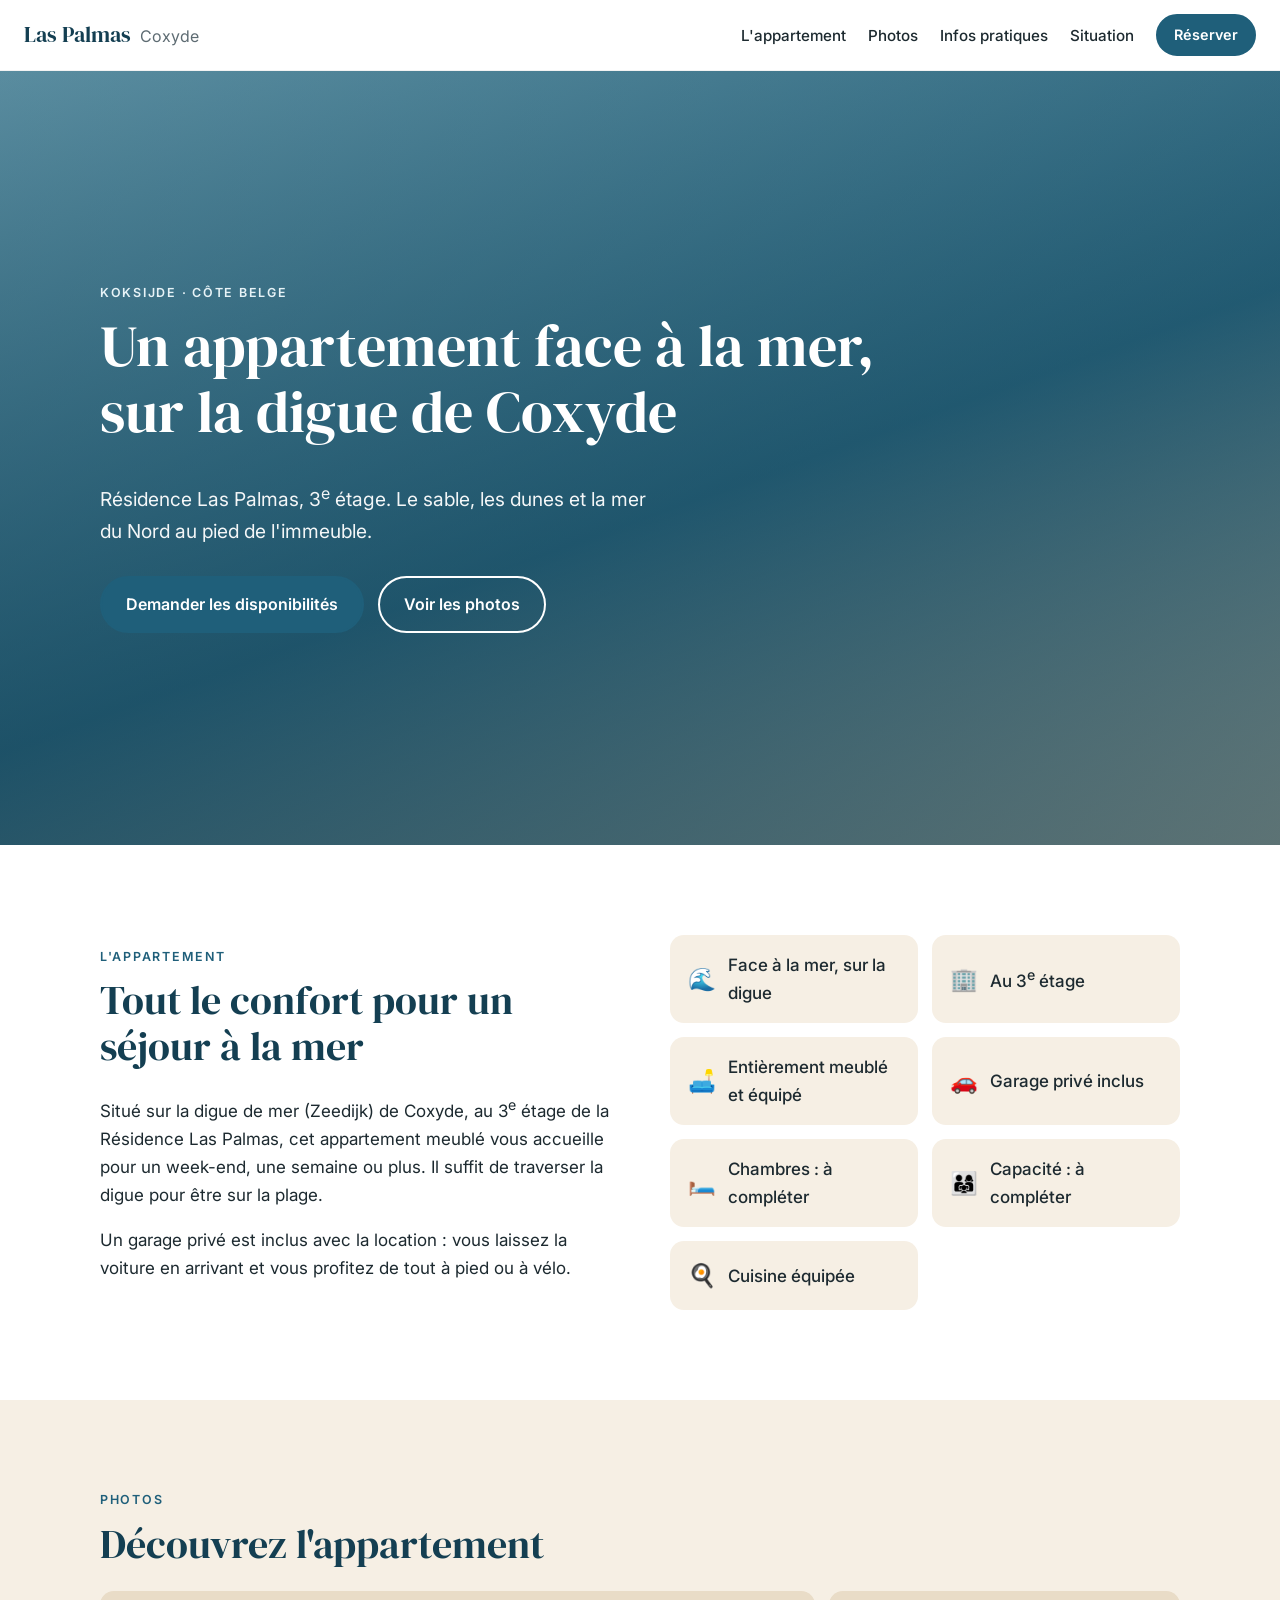
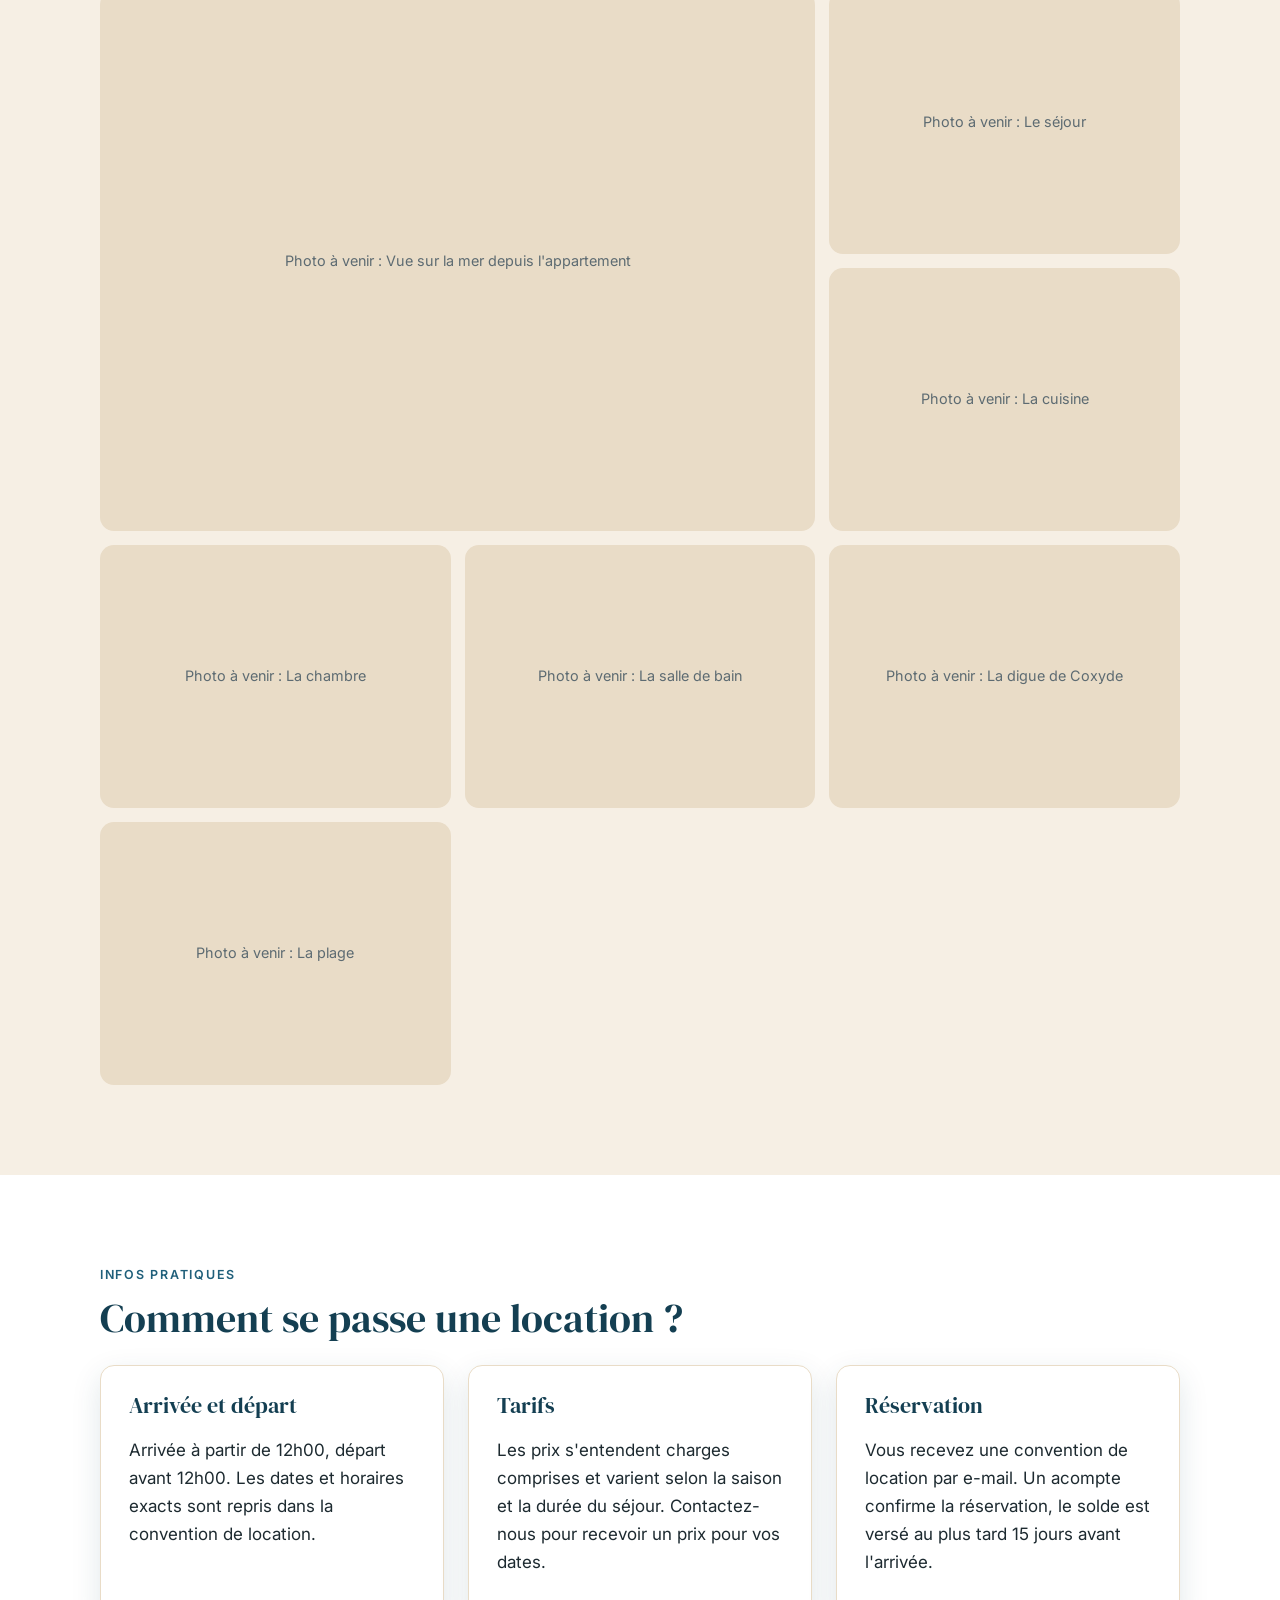
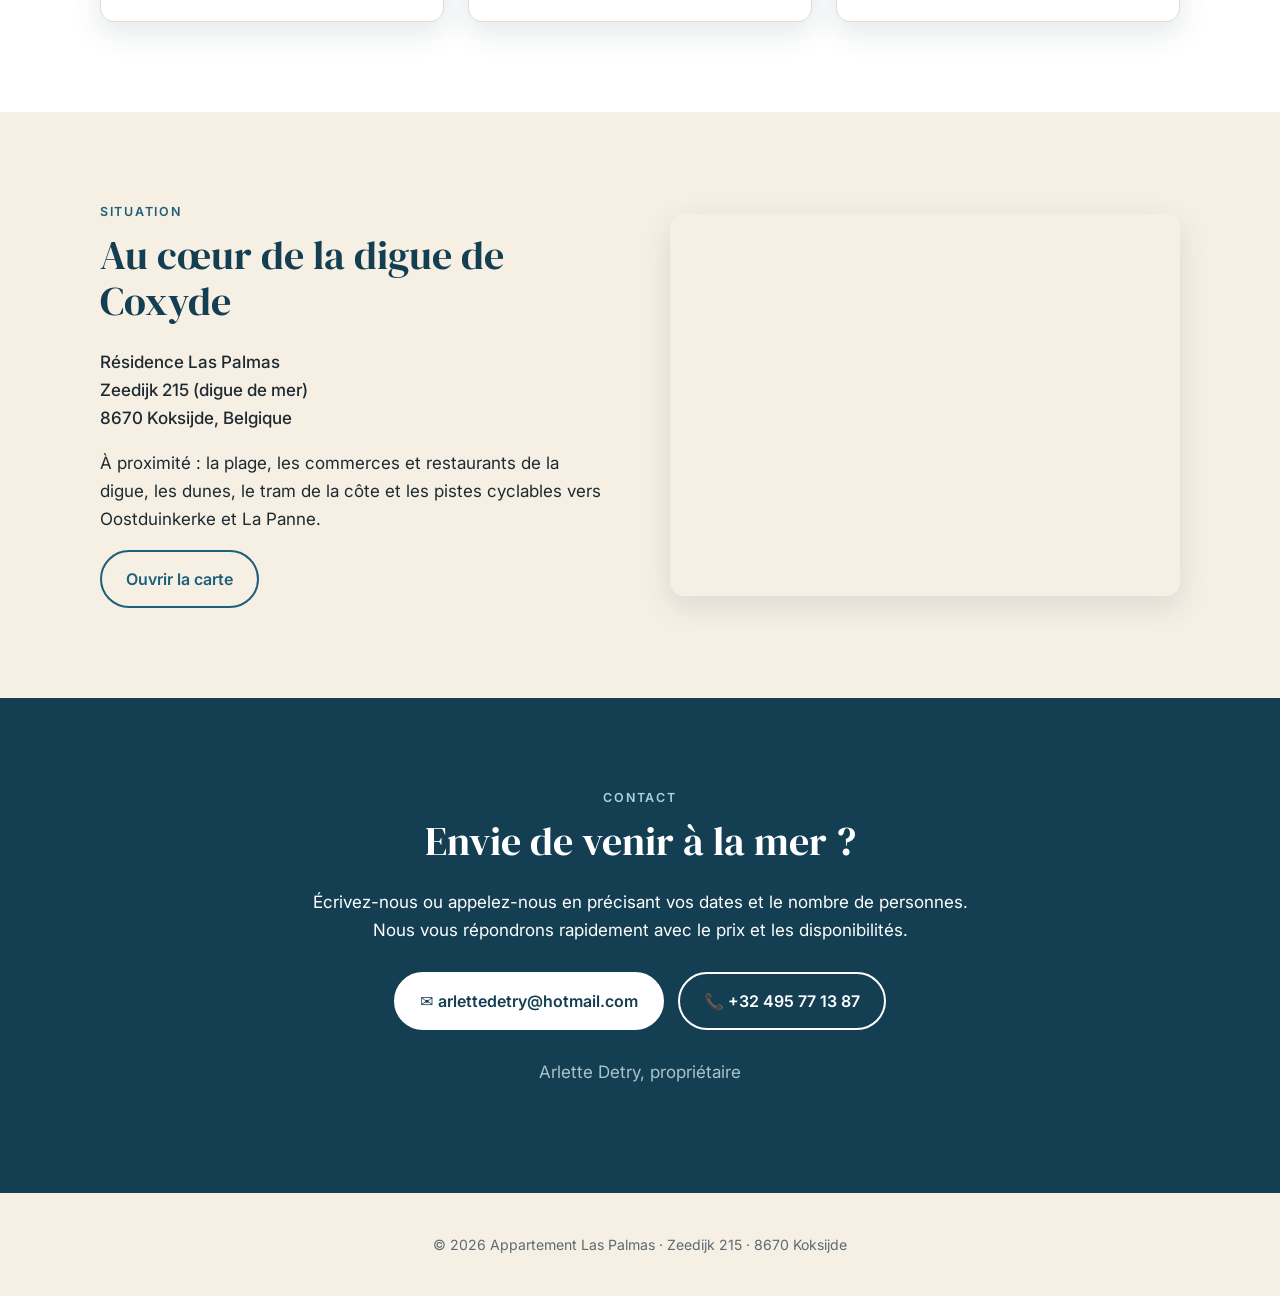
==== site/index.html @ cee09ebe "Site de l'appartement Las Palmas à Coxyde et générateur de conventions PDF Site statique public, pag" ====
<!doctype html>
<html lang="fr">
<head>
  <meta charset="utf-8">
  <meta name="viewport" content="width=device-width, initial-scale=1">
  <title>Appartement Las Palmas à Coxyde | Vue sur mer, digue de Coxyde</title>
  <meta name="description" content="Appartement meublé avec vue sur mer, au 3e étage de la Résidence Las Palmas, directement sur la digue de Coxyde (Koksijde). Location pour vos vacances à la côte belge.">
  <meta property="og:title" content="Appartement Las Palmas à Coxyde">
  <meta property="og:description" content="Appartement meublé face à la mer, sur la digue de Coxyde.">
  <meta property="og:image" content="photos/01.jpg">
  <link rel="icon" href="data:image/svg+xml,<svg xmlns='http://www.w3.org/2000/svg' viewBox='0 0 100 100'><text y='.9em' font-size='90'>🌊</text></svg>">
  <link rel="preconnect" href="https://fonts.googleapis.com">
  <link rel="preconnect" href="https://fonts.gstatic.com" crossorigin>
  <link href="https://fonts.googleapis.com/css2?family=DM+Serif+Display&family=Inter:wght@400;500;600&display=swap" rel="stylesheet">
  <link rel="stylesheet" href="css/style.css">
</head>
<body>

<header class="nav">
  <a class="brand" href="#top">Las Palmas <span>Coxyde</span></a>
  <button class="nav-toggle" aria-label="Menu" aria-expanded="false">☰</button>
  <nav class="nav-links">
    <a href="#appartement">L'appartement</a>
    <a href="#galerie">Photos</a>
    <a href="#infos">Infos pratiques</a>
    <a href="#situation">Situation</a>
    <a href="#contact" class="btn btn-small">Réserver</a>
  </nav>
</header>

<section class="hero" id="top">
  <div class="hero-inner">
    <p class="eyebrow">Koksijde · Côte belge</p>
    <h1>Un appartement face à la mer,<br>sur la digue de Coxyde</h1>
    <p class="lead">Résidence Las Palmas, 3<sup>e</sup> étage. Le sable, les dunes et la mer du Nord au pied de l'immeuble.</p>
    <div class="hero-actions">
      <a href="#contact" class="btn">Demander les disponibilités</a>
      <a href="#galerie" class="btn btn-ghost">Voir les photos</a>
    </div>
  </div>
</section>

<section class="section" id="appartement">
  <div class="container two-col">
    <div>
      <p class="eyebrow">L'appartement</p>
      <h2>Tout le confort pour un séjour à la mer</h2>
      <p>
        Situé sur la digue de mer (Zeedijk) de Coxyde, au 3<sup>e</sup> étage de la Résidence Las Palmas,
        cet appartement meublé vous accueille pour un week-end, une semaine ou plus.
        Il suffit de traverser la digue pour être sur la plage.
      </p>
      <p>
        Un garage privé est inclus avec la location : vous laissez la voiture en arrivant
        et vous profitez de tout à pied ou à vélo.
      </p>
    </div>
    <ul class="features">
      <li><span>🌊</span><div>Face à la mer, sur la digue</div></li>
      <li><span>🏢</span><div>Au 3<sup>e</sup> étage</div></li>
      <li><span>🛋️</span><div>Entièrement meublé et équipé</div></li>
      <li><span>🚗</span><div>Garage privé inclus</div></li>
      <li><span>🛏️</span><div>Chambres : à compléter</div></li>
      <li><span>👨‍👩‍👧</span><div>Capacité : à compléter</div></li>
      <li><span>🍳</span><div>Cuisine équipée</div></li>
    </ul>
  </div>
</section>

<section class="section section-alt" id="galerie">
  <div class="container">
    <p class="eyebrow">Photos</p>
    <h2>Découvrez l'appartement</h2>
    <div class="gallery" id="gallery"></div>
  </div>
</section>

<section class="section" id="infos">
  <div class="container">
    <p class="eyebrow">Infos pratiques</p>
    <h2>Comment se passe une location ?</h2>
    <div class="cards">
      <div class="card">
        <h3>Arrivée et départ</h3>
        <p>Arrivée à partir de 12h00, départ avant 12h00. Les dates et horaires exacts sont repris dans la convention de location.</p>
      </div>
      <div class="card">
        <h3>Tarifs</h3>
        <p>Les prix s'entendent charges comprises et varient selon la saison et la durée du séjour. Contactez-nous pour recevoir un prix pour vos dates.</p>
      </div>
      <div class="card">
        <h3>Réservation</h3>
        <p>Vous recevez une convention de location par e-mail. Un acompte confirme la réservation, le solde est versé au plus tard 15 jours avant l'arrivée.</p>
      </div>
    </div>
  </div>
</section>

<section class="section section-alt" id="situation">
  <div class="container two-col">
    <div>
      <p class="eyebrow">Situation</p>
      <h2>Au cœur de la digue de Coxyde</h2>
      <address>
        Résidence Las Palmas<br>
        Zeedijk 215 (digue de mer)<br>
        8670 Koksijde, Belgique
      </address>
      <p>À proximité : la plage, les commerces et restaurants de la digue, les dunes, le tram de la côte et les pistes cyclables vers Oostduinkerke et La Panne.</p>
      <a class="btn btn-ghost" target="_blank" rel="noopener" href="https://www.openstreetmap.org/search?query=Zeedijk%20215%2C%208670%20Koksijde">Ouvrir la carte</a>
    </div>
    <div class="map">
      <iframe title="Carte de Coxyde" loading="lazy"
        src="https://www.openstreetmap.org/export/embed.html?bbox=2.6260%2C51.1090%2C2.6560%2C51.1240&amp;layer=mapnik&amp;marker=51.1166%2C2.6410"></iframe>
    </div>
  </div>
</section>

<section class="section contact" id="contact">
  <div class="container narrow center">
    <p class="eyebrow">Contact</p>
    <h2>Envie de venir à la mer ?</h2>
    <p>Écrivez-nous ou appelez-nous en précisant vos dates et le nombre de personnes. Nous vous répondrons rapidement avec le prix et les disponibilités.</p>
    <div class="contact-actions">
      <a class="btn" href="mailto:arlettedetry@hotmail.com?subject=Demande%20de%20location%20Las%20Palmas%20Coxyde">✉️ arlettedetry@hotmail.com</a>
      <a class="btn btn-ghost" href="tel:+32495771387">📞 +32 495 77 13 87</a>
    </div>
    <p class="muted">Arlette Detry, propriétaire</p>
  </div>
</section>

<footer class="footer">
  <p>© <span id="year"></span> Appartement Las Palmas · Zeedijk 215 · 8670 Koksijde</p>
</footer>

<div class="lightbox" id="lightbox" hidden>
  <button class="lb-close" aria-label="Fermer">×</button>
  <button class="lb-prev" aria-label="Précédente">‹</button>
  <img alt="">
  <button class="lb-next" aria-label="Suivante">›</button>
  <p class="lb-caption"></p>
</div>

<script src="js/photos.js"></script>
<script src="js/main.js"></script>
</body>
</html>
---- site/css/style.css ----
:root {
  --sea: #1f5f7a;
  --sea-dark: #143f52;
  --sand: #f6efe4;
  --sand-dark: #e9dcc7;
  --ink: #1d2a30;
  --muted: #5d6b72;
  --white: #ffffff;
  --radius: 14px;
  --shadow: 0 10px 30px rgba(20, 63, 82, .12);
}

* { box-sizing: border-box; }
html { scroll-behavior: smooth; }
body {
  margin: 0;
  font-family: "Inter", system-ui, -apple-system, "Segoe UI", Roboto, sans-serif;
  color: var(--ink);
  background: var(--white);
  line-height: 1.65;
  font-size: 17px;
}
img { max-width: 100%; display: block; }
h1, h2, h3 { font-family: "DM Serif Display", Georgia, serif; font-weight: 400; line-height: 1.15; margin: 0 0 .6em; }
h1 { font-size: clamp(2.1rem, 5vw, 3.6rem); }
h2 { font-size: clamp(1.7rem, 3.5vw, 2.5rem); color: var(--sea-dark); }
h3 { font-size: 1.35rem; color: var(--sea-dark); }
a { color: var(--sea); }
address { font-style: normal; margin-bottom: 1rem; font-weight: 500; }

.container { max-width: 1120px; margin: 0 auto; padding: 0 20px; }
.narrow { max-width: 720px; }
.center { text-align: center; }
.muted { color: var(--muted); }
.eyebrow { text-transform: uppercase; letter-spacing: .14em; font-size: .78rem; font-weight: 600; color: var(--sea); margin: 0 0 .6rem; }

.btn {
  display: inline-block; padding: .85em 1.5em; border-radius: 999px;
  background: var(--sea); color: var(--white); text-decoration: none; font-weight: 600;
  border: 2px solid var(--sea); transition: background .2s, transform .2s; cursor: pointer; font-size: 1rem;
}
.btn:hover { background: var(--sea-dark); border-color: var(--sea-dark); transform: translateY(-1px); }
.btn-ghost { background: transparent; color: var(--sea); }
.btn-ghost:hover { color: var(--white); }
.btn-small { padding: .5em 1.1em; font-size: .9rem; }

/* Navigation */
.nav {
  position: sticky; top: 0; z-index: 50; display: flex; align-items: center; justify-content: space-between;
  padding: 14px 24px; background: rgba(255,255,255,.94); backdrop-filter: blur(8px);
  border-bottom: 1px solid rgba(0,0,0,.05);
}
.brand { font-family: "DM Serif Display", serif; font-size: 1.4rem; color: var(--sea-dark); text-decoration: none; }
.brand span { color: var(--muted); font-size: 1rem; font-family: "Inter", sans-serif; margin-left: 4px; }
.nav-links { display: flex; gap: 22px; align-items: center; }
.nav-links a:not(.btn) { color: var(--ink); text-decoration: none; font-weight: 500; font-size: .95rem; }
.nav-links a:not(.btn):hover { color: var(--sea); }
.nav-toggle { display: none; background: none; border: 0; font-size: 1.6rem; cursor: pointer; color: var(--sea-dark); }

/* Hero */
.hero {
  min-height: 86vh; display: flex; align-items: center; color: var(--white);
  background:
    linear-gradient(180deg, rgba(20,63,82,.35) 0%, rgba(20,63,82,.65) 100%),
    url("../photos/hero.jpg") center / cover no-repeat,
    linear-gradient(160deg, #7fb6c9 0%, #2c6f8a 55%, #e3d3b5 100%);
}
.hero-inner { max-width: 1120px; margin: 0 auto; padding: 80px 20px; width: 100%; }
.hero .eyebrow { color: #e7f3f7; }
.lead { font-size: 1.2rem; max-width: 560px; opacity: .95; }
.hero-actions { display: flex; gap: 14px; flex-wrap: wrap; margin-top: 28px; }
.hero .btn-ghost { color: var(--white); border-color: var(--white); }
.hero .btn-ghost:hover { background: var(--white); color: var(--sea-dark); }

/* Sections */
.section { padding: 90px 0; }
.section-alt { background: var(--sand); }
.two-col { display: grid; grid-template-columns: 1fr 1fr; gap: 60px; align-items: center; }

.features { list-style: none; padding: 0; margin: 0; display: grid; grid-template-columns: 1fr 1fr; gap: 14px; }
.features li {
  background: var(--sand); border-radius: var(--radius); padding: 16px 18px; font-weight: 500;
  display: flex; gap: 12px; align-items: center;
}
.features span { font-size: 1.4rem; }

.cards { display: grid; grid-template-columns: repeat(3, 1fr); gap: 24px; margin-top: 20px; }
.card { background: var(--white); border-radius: var(--radius); padding: 28px; box-shadow: var(--shadow); border: 1px solid var(--sand-dark); }

/* Gallery */
.gallery { display: grid; grid-template-columns: repeat(3, 1fr); gap: 14px; margin-top: 24px; }
.gallery figure { margin: 0; border-radius: var(--radius); overflow: hidden; aspect-ratio: 4 / 3; background: var(--sand-dark); cursor: zoom-in; position: relative; }
.gallery img { width: 100%; height: 100%; object-fit: cover; transition: transform .4s; }
.gallery figure:hover img { transform: scale(1.04); }
.gallery figure.missing { cursor: default; display: flex; align-items: center; justify-content: center; color: var(--muted); font-size: .9rem; text-align: center; padding: 10px; }
.gallery figure:first-child { grid-column: span 2; grid-row: span 2; aspect-ratio: auto; }

/* Map */
.map { border-radius: var(--radius); overflow: hidden; box-shadow: var(--shadow); aspect-ratio: 4 / 3; }
.map iframe { width: 100%; height: 100%; border: 0; }

/* Contact */
.contact { background: var(--sea-dark); color: var(--white); }
.contact h2 { color: var(--white); }
.contact .eyebrow { color: #a9d3e2; }
.contact .muted { color: #a9c3cc; }
.contact-actions { display: flex; gap: 14px; justify-content: center; flex-wrap: wrap; margin: 28px 0; }
.contact .btn { background: var(--white); color: var(--sea-dark); border-color: var(--white); }
.contact .btn-ghost { background: transparent; color: var(--white); }
.contact .btn-ghost:hover { background: var(--white); color: var(--sea-dark); }

.footer { text-align: center; padding: 26px; font-size: .88rem; color: var(--muted); background: var(--sand); }

/* Lightbox */
.lightbox { position: fixed; inset: 0; background: rgba(10,25,32,.94); z-index: 100; display: flex; align-items: center; justify-content: center; }
.lightbox[hidden] { display: none; }
.lightbox img { max-width: 90vw; max-height: 82vh; border-radius: 8px; }
.lightbox button { position: absolute; background: none; border: 0; color: #fff; font-size: 3rem; cursor: pointer; padding: 10px 18px; }
.lb-close { top: 10px; right: 14px; }
.lb-prev { left: 10px; }
.lb-next { right: 10px; }
.lb-caption { position: absolute; bottom: 18px; color: #dfe9ee; margin: 0; }

@media (max-width: 860px) {
  .nav-toggle { display: block; }
  .nav-links { display: none; position: absolute; top: 100%; left: 0; right: 0; flex-direction: column; background: var(--white); padding: 18px; border-bottom: 1px solid var(--sand-dark); }
  .nav-links.open { display: flex; }
  .two-col, .cards { grid-template-columns: 1fr; gap: 32px; }
  .gallery { grid-template-columns: 1fr 1fr; }
  .section { padding: 64px 0; }
}
@media (max-width: 520px) {
  .features { grid-template-columns: 1fr; }
  .gallery { grid-template-columns: 1fr; }
  .gallery figure:first-child { grid-column: auto; grid-row: auto; aspect-ratio: 4 / 3; }
}
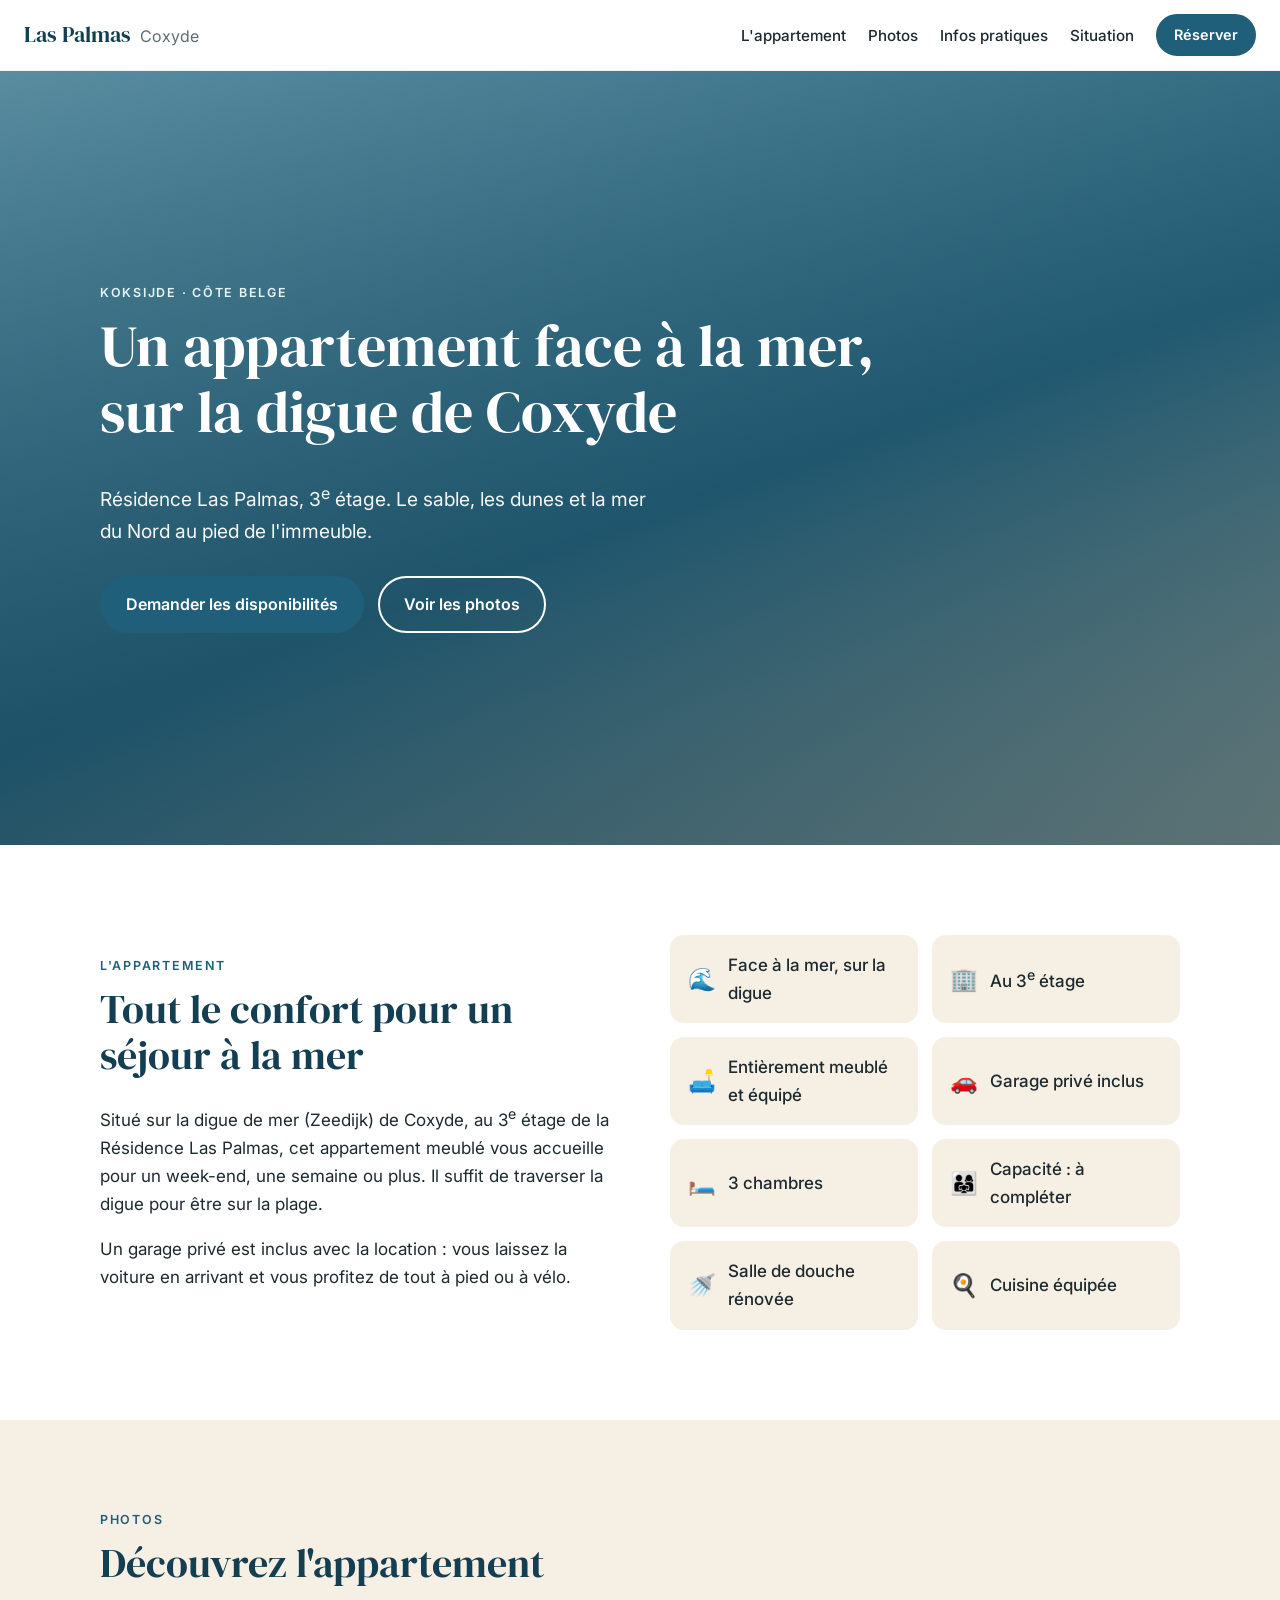
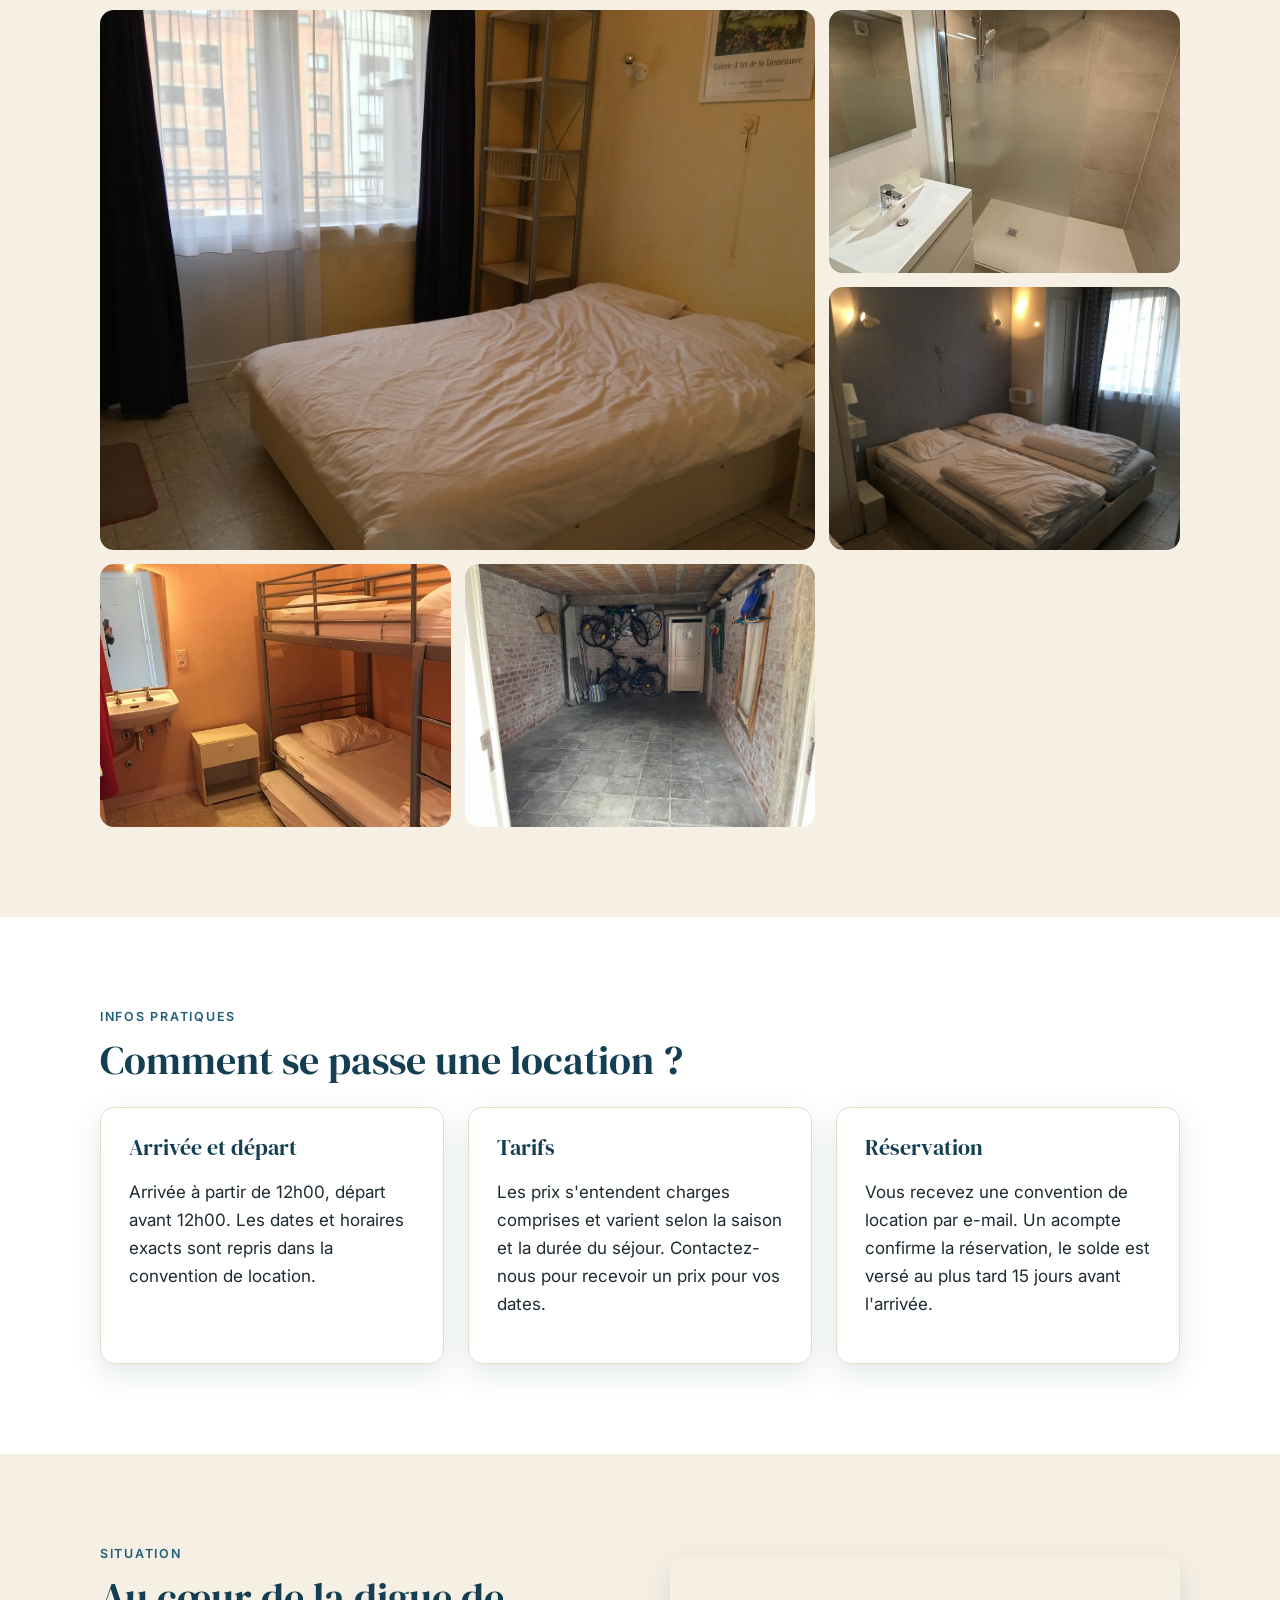
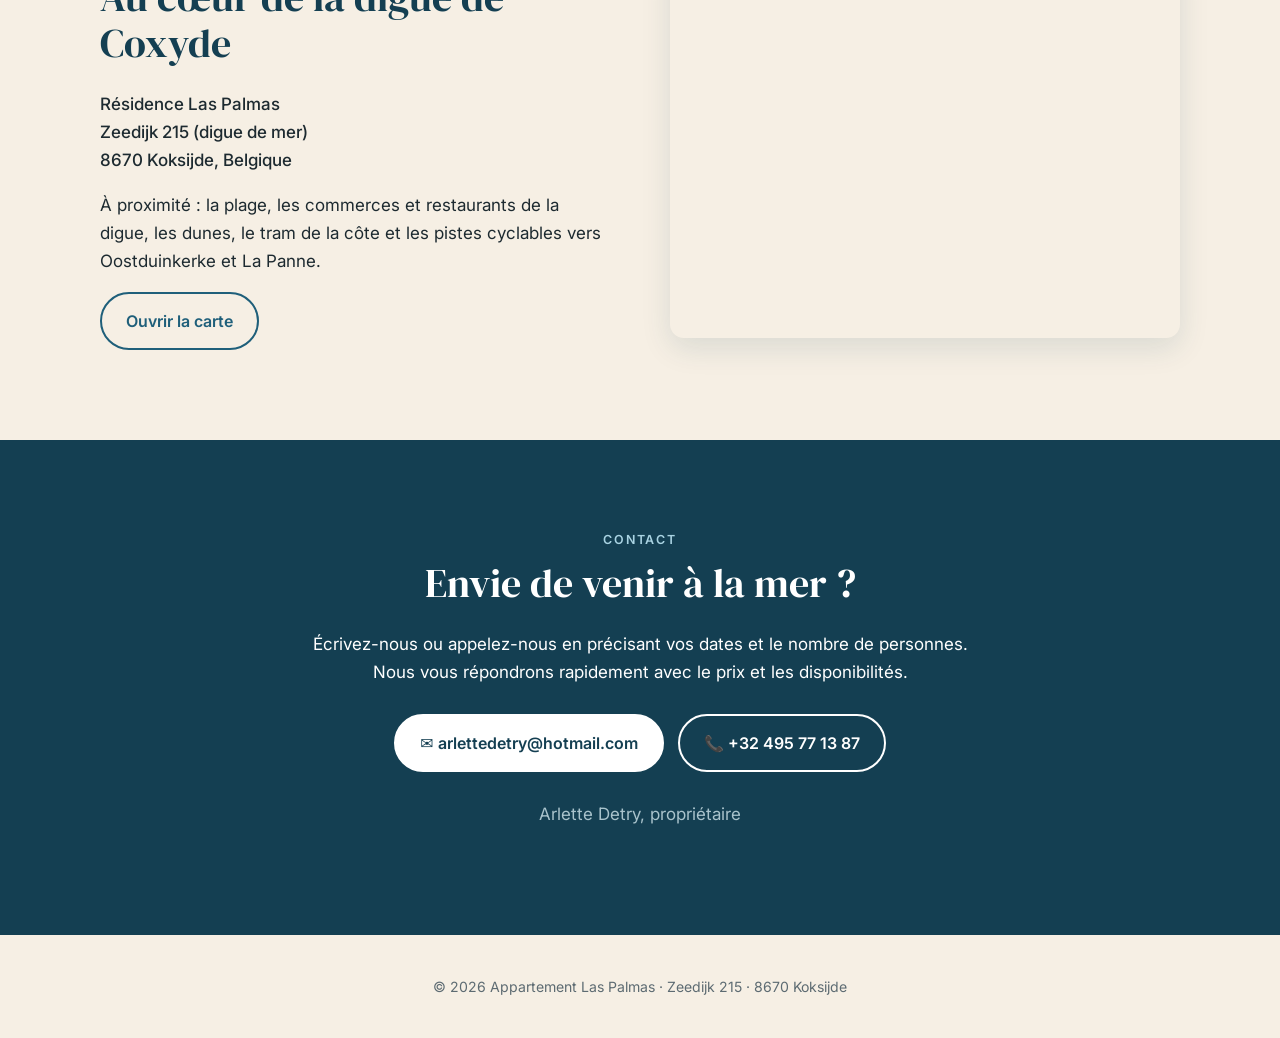
==== commit d6157aee: "Ajout des premières photos de l'appartement Chambres, salle de douche et garage, redimensionnées à 1" ====
--- a/site/index.html
+++ b/site/index.html
@@ -7,7 +7,7 @@
   <meta name="description" content="Appartement meublé avec vue sur mer, au 3e étage de la Résidence Las Palmas, directement sur la digue de Coxyde (Koksijde). Location pour vos vacances à la côte belge.">
   <meta property="og:title" content="Appartement Las Palmas à Coxyde">
   <meta property="og:description" content="Appartement meublé face à la mer, sur la digue de Coxyde.">
-  <meta property="og:image" content="photos/01.jpg">
+  <meta property="og:image" content="photos/chambre-lit-double.jpg">
   <link rel="icon" href="data:image/svg+xml,<svg xmlns='http://www.w3.org/2000/svg' viewBox='0 0 100 100'><text y='.9em' font-size='90'>🌊</text></svg>">
   <link rel="preconnect" href="https://fonts.googleapis.com">
   <link rel="preconnect" href="https://fonts.gstatic.com" crossorigin>
@@ -60,8 +60,9 @@
       <li><span>🏢</span><div>Au 3<sup>e</sup> étage</div></li>
       <li><span>🛋️</span><div>Entièrement meublé et équipé</div></li>
       <li><span>🚗</span><div>Garage privé inclus</div></li>
-      <li><span>🛏️</span><div>Chambres : à compléter</div></li>
+      <li><span>🛏️</span><div>3 chambres</div></li>
       <li><span>👨‍👩‍👧</span><div>Capacité : à compléter</div></li>
+      <li><span>🚿</span><div>Salle de douche rénovée</div></li>
       <li><span>🍳</span><div>Cuisine équipée</div></li>
     </ul>
   </div>
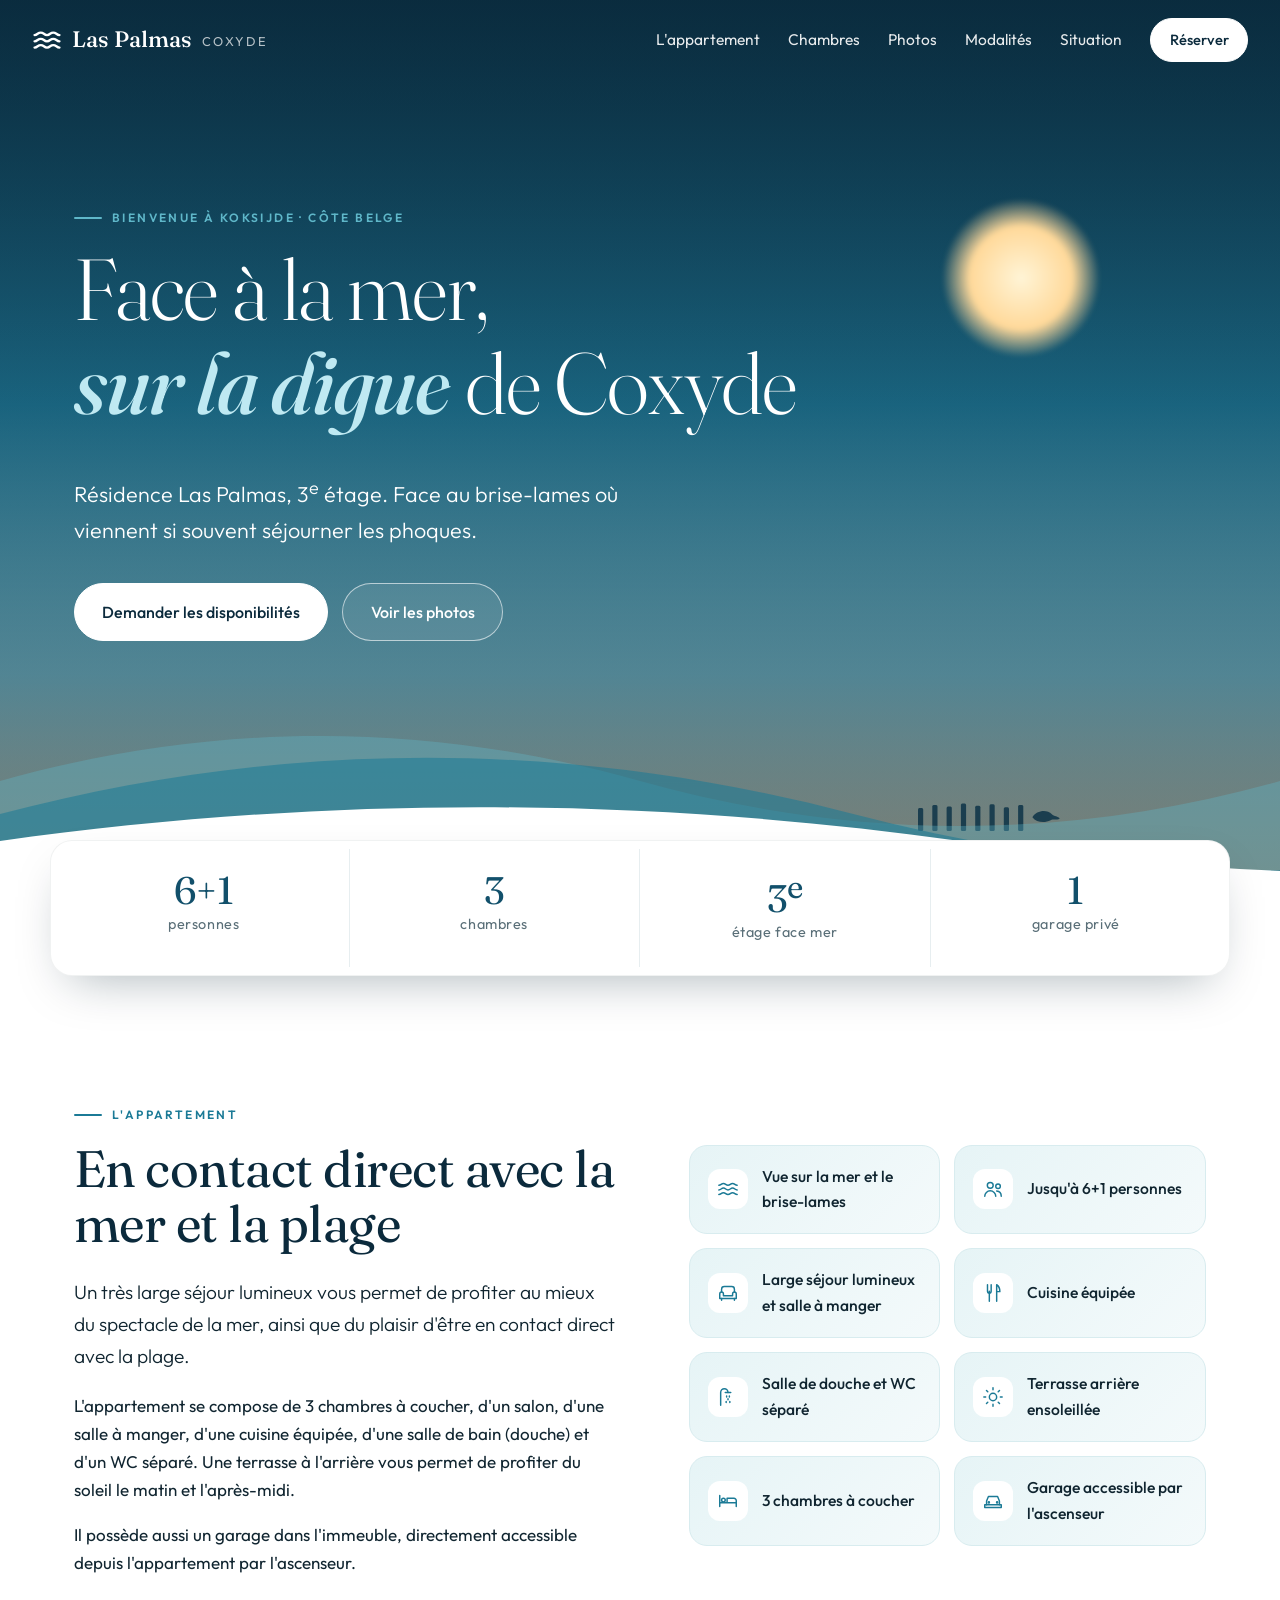
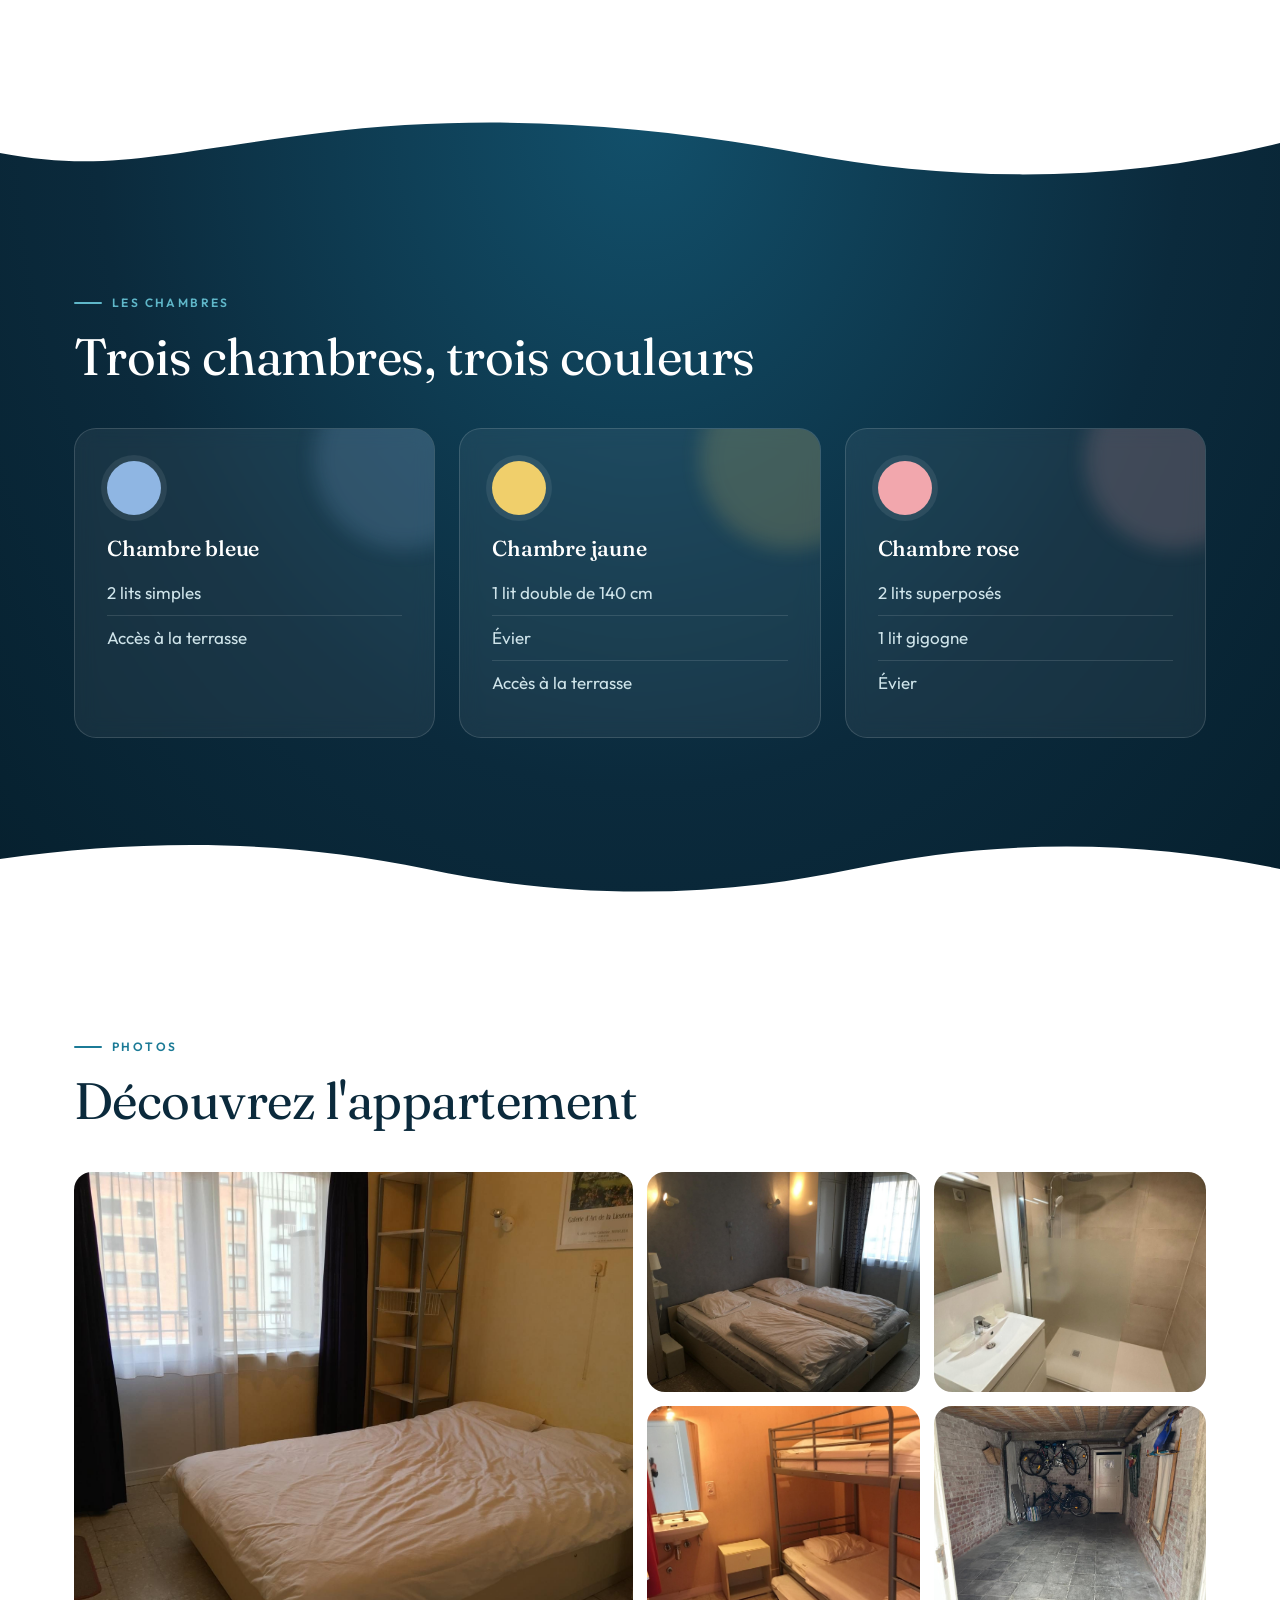
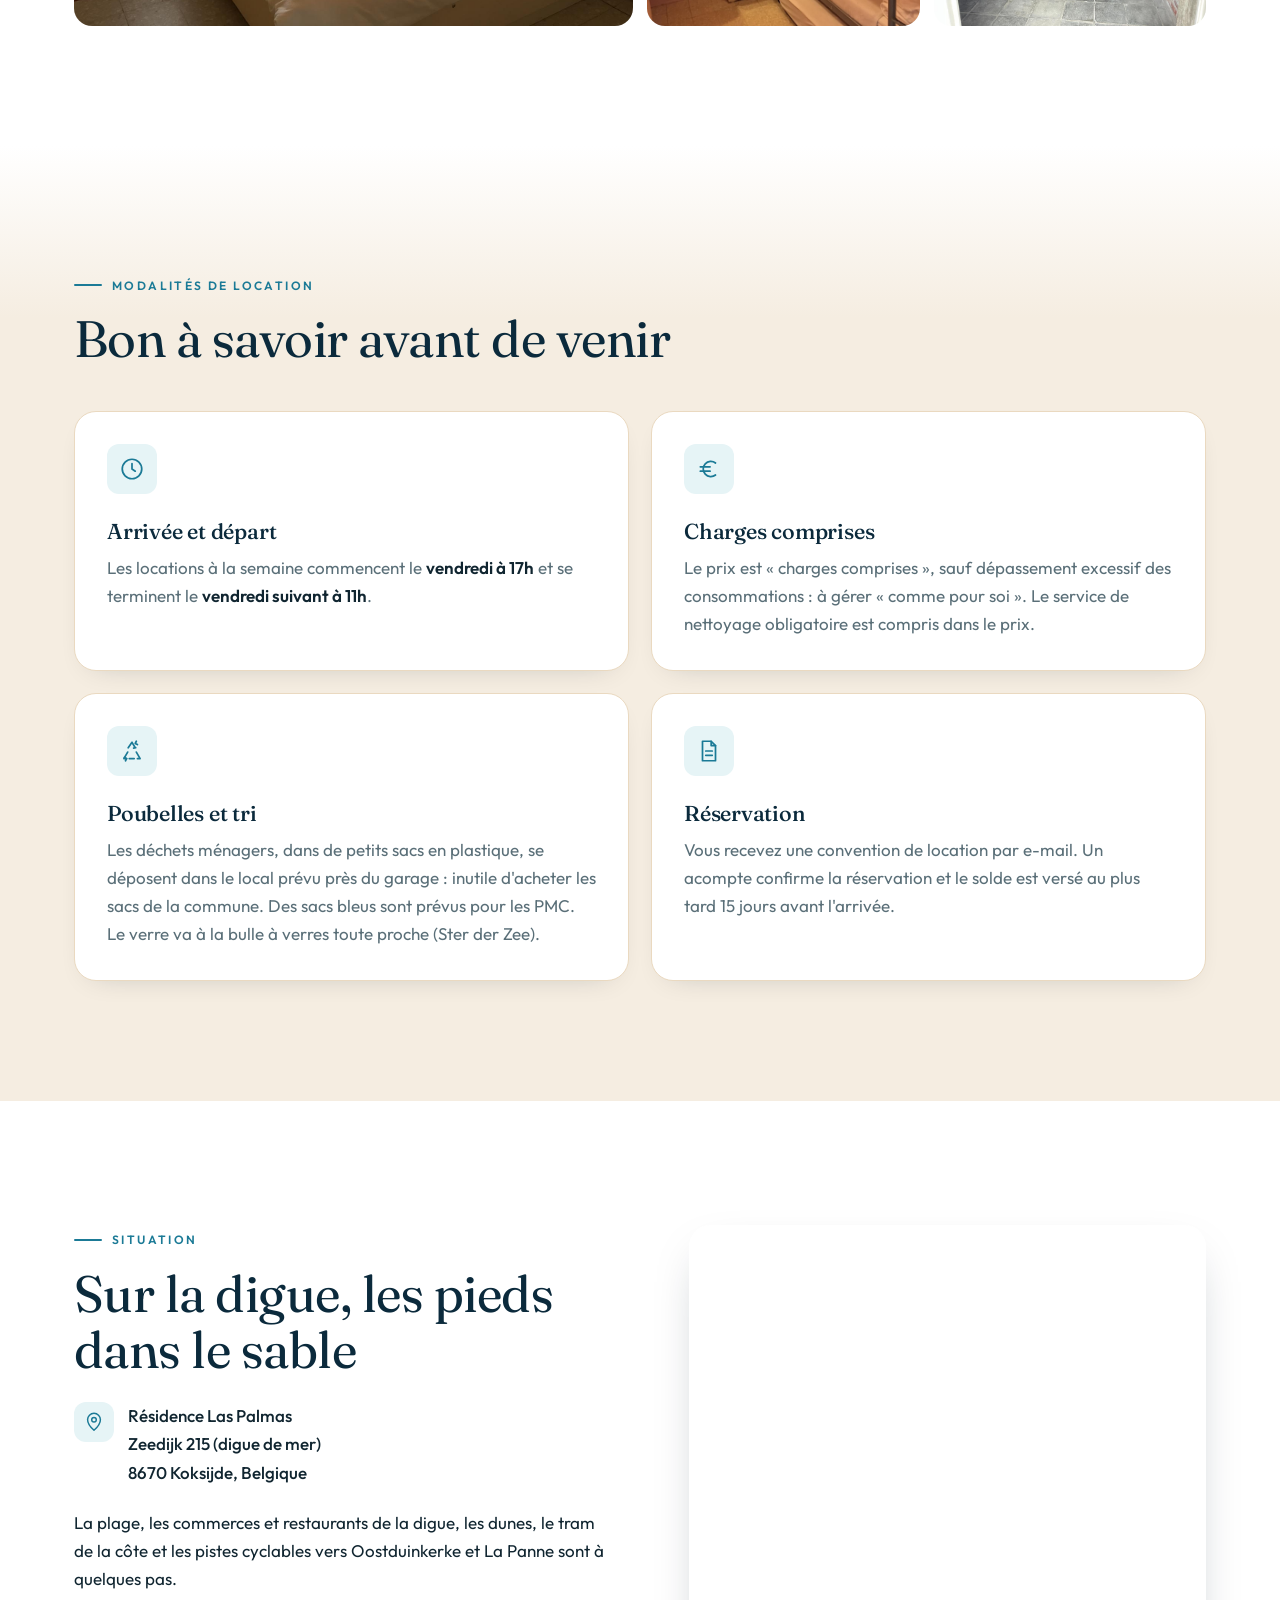
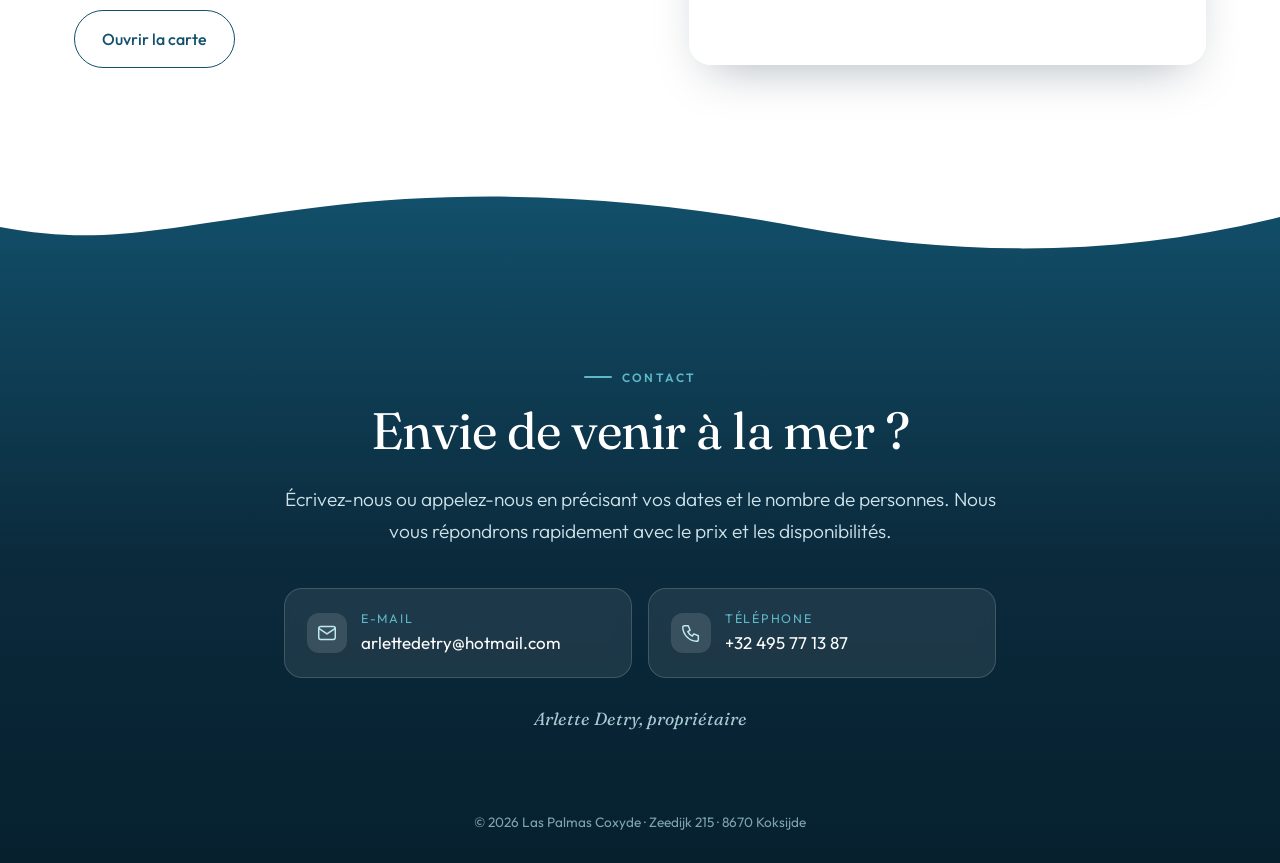
==== commit 0445e2f7: "Refonte complète du design du site sur le thème de la mer Hero illustré avec vagues animées et brise" ====
--- a/site/index.html
+++ b/site/index.html
@@ -3,136 +3,236 @@
 <head>
   <meta charset="utf-8">
   <meta name="viewport" content="width=device-width, initial-scale=1">
-  <title>Appartement Las Palmas à Coxyde | Vue sur mer, digue de Coxyde</title>
-  <meta name="description" content="Appartement meublé avec vue sur mer, au 3e étage de la Résidence Las Palmas, directement sur la digue de Coxyde (Koksijde). Location pour vos vacances à la côte belge.">
-  <meta property="og:title" content="Appartement Las Palmas à Coxyde">
-  <meta property="og:description" content="Appartement meublé face à la mer, sur la digue de Coxyde.">
+  <title>Las Palmas Coxyde | Appartement face à la mer sur la digue</title>
+  <meta name="description" content="Appartement face à la mer sur la digue de Coxyde (Koksijde), résidence Las Palmas, 3e étage. 3 chambres, jusqu'à 6+1 personnes, terrasse et garage.">
+  <meta property="og:title" content="Las Palmas Coxyde, appartement face à la mer">
+  <meta property="og:description" content="Sur la digue de Coxyde, face au brise-lames où viennent séjourner les phoques.">
   <meta property="og:image" content="photos/chambre-lit-double.jpg">
+  <meta name="theme-color" content="#0b2a3c">
   <link rel="icon" href="data:image/svg+xml,<svg xmlns='http://www.w3.org/2000/svg' viewBox='0 0 100 100'><text y='.9em' font-size='90'>🌊</text></svg>">
   <link rel="preconnect" href="https://fonts.googleapis.com">
   <link rel="preconnect" href="https://fonts.gstatic.com" crossorigin>
-  <link href="https://fonts.googleapis.com/css2?family=DM+Serif+Display&family=Inter:wght@400;500;600&display=swap" rel="stylesheet">
+  <link href="https://fonts.googleapis.com/css2?family=Fraunces:opsz,wght@9..144,300;9..144,500;9..144,600&family=Outfit:wght@300;400;500;600&display=swap" rel="stylesheet">
   <link rel="stylesheet" href="css/style.css">
 </head>
 <body>
 
-<header class="nav">
-  <a class="brand" href="#top">Las Palmas <span>Coxyde</span></a>
-  <button class="nav-toggle" aria-label="Menu" aria-expanded="false">☰</button>
+<svg width="0" height="0" style="position:absolute" aria-hidden="true">
+  <defs>
+    <symbol id="i-wave" viewBox="0 0 24 24"><path d="M2 8c2.5 0 2.5-2 5-2s2.5 2 5 2 2.5-2 5-2 2.5 2 5 2M2 13c2.5 0 2.5-2 5-2s2.5 2 5 2 2.5-2 5-2 2.5 2 5 2M2 18c2.5 0 2.5-2 5-2s2.5 2 5 2 2.5-2 5-2 2.5 2 5 2"/></symbol>
+    <symbol id="i-people" viewBox="0 0 24 24"><circle cx="9" cy="8" r="3.2"/><path d="M3 20c0-3.3 2.7-6 6-6s6 2.7 6 6"/><circle cx="17.5" cy="9" r="2.5"/><path d="M16 14.2c3 .2 5 2.6 5 5.8"/></symbol>
+    <symbol id="i-bed" viewBox="0 0 24 24"><path d="M3 18V6M3 14h18v4M21 14v-2.5A2.5 2.5 0 0 0 18.5 9H11v5"/><circle cx="7" cy="11" r="2"/></symbol>
+    <symbol id="i-sofa" viewBox="0 0 24 24"><path d="M5 11V8a3 3 0 0 1 3-3h8a3 3 0 0 1 3 3v3"/><path d="M3 13a2 2 0 0 1 4 0v2h10v-2a2 2 0 0 1 4 0v5H3z"/><path d="M5 18v2M19 18v2"/></symbol>
+    <symbol id="i-kitchen" viewBox="0 0 24 24"><path d="M6 3v7a2 2 0 0 0 4 0V3M8 10v11M16 21V3c2.5 1.5 3.5 4 3.5 7.5H16"/></symbol>
+    <symbol id="i-shower" viewBox="0 0 24 24"><path d="M4 21V7a4 4 0 0 1 8 0"/><path d="M9 7h6"/><path d="M10.5 11v1M13.5 11v1M12 14v1M10 17v1M14 17v1"/></symbol>
+    <symbol id="i-sun" viewBox="0 0 24 24"><circle cx="12" cy="12" r="4"/><path d="M12 2v2M12 20v2M2 12h2M20 12h2M4.9 4.9l1.4 1.4M17.7 17.7l1.4 1.4M4.9 19.1l1.4-1.4M17.7 6.3l1.4-1.4"/></symbol>
+    <symbol id="i-car" viewBox="0 0 24 24"><path d="M5 16V12l2-5h10l2 5v4"/><path d="M3 16h18v3H3z"/><circle cx="7.5" cy="13.5" r=".6"/><circle cx="16.5" cy="13.5" r=".6"/></symbol>
+    <symbol id="i-clock" viewBox="0 0 24 24"><circle cx="12" cy="12" r="9"/><path d="M12 7v5l3 2"/></symbol>
+    <symbol id="i-euro" viewBox="0 0 24 24"><path d="M18 6.5A7 7 0 1 0 18 17.5"/><path d="M4 10h9M4 14h9"/></symbol>
+    <symbol id="i-recycle" viewBox="0 0 24 24"><path d="M7 19H4.5l3.5-6M12 4l3 5M17 19h2.5L16 13M8.5 9 12 4M15.5 9l-2 .3M14 19H9.5"/><path d="M6 21l1-2-2-1M16 3l-1 2 2 1"/></symbol>
+    <symbol id="i-doc" viewBox="0 0 24 24"><path d="M6 3h8l4 4v14H6z"/><path d="M14 3v4h4M9 12h6M9 16h6"/></symbol>
+    <symbol id="i-mail" viewBox="0 0 24 24"><rect x="3" y="5" width="18" height="14" rx="2"/><path d="m3 7 9 6 9-6"/></symbol>
+    <symbol id="i-phone" viewBox="0 0 24 24"><path d="M5 4h4l2 5-2.5 1.5a11 11 0 0 0 5 5L15 13l5 2v4a2 2 0 0 1-2 2A16 16 0 0 1 3 6a2 2 0 0 1 2-2"/></symbol>
+    <symbol id="i-pin" viewBox="0 0 24 24"><path d="M12 21s-7-6.2-7-11.5a7 7 0 0 1 14 0C19 14.8 12 21 12 21z"/><circle cx="12" cy="9.5" r="2.5"/></symbol>
+  </defs>
+</svg>
+
+<header class="nav" id="nav">
+  <a class="brand" href="#top">
+    <svg class="brand-mark" viewBox="0 0 24 24"><use href="#i-wave"/></svg>
+    <span>Las Palmas</span><small>Coxyde</small>
+  </a>
+  <button class="nav-toggle" aria-label="Menu" aria-expanded="false"><span></span><span></span></button>
   <nav class="nav-links">
     <a href="#appartement">L'appartement</a>
+    <a href="#chambres">Chambres</a>
     <a href="#galerie">Photos</a>
-    <a href="#infos">Infos pratiques</a>
+    <a href="#infos">Modalités</a>
     <a href="#situation">Situation</a>
     <a href="#contact" class="btn btn-small">Réserver</a>
   </nav>
 </header>
 
 <section class="hero" id="top">
+  <div class="sky">
+    <div class="sun"></div>
+    <div class="cloud c1"></div>
+    <div class="cloud c2"></div>
+  </div>
   <div class="hero-inner">
-    <p class="eyebrow">Koksijde · Côte belge</p>
-    <h1>Un appartement face à la mer,<br>sur la digue de Coxyde</h1>
-    <p class="lead">Résidence Las Palmas, 3<sup>e</sup> étage. Le sable, les dunes et la mer du Nord au pied de l'immeuble.</p>
+    <p class="eyebrow light">Bienvenue à Koksijde · Côte belge</p>
+    <h1>Face à la mer,<br><em>sur la digue</em> de Coxyde</h1>
+    <p class="lead">Résidence Las Palmas, 3<sup>e</sup> étage. Face au brise-lames où viennent si souvent séjourner les phoques.</p>
     <div class="hero-actions">
-      <a href="#contact" class="btn">Demander les disponibilités</a>
-      <a href="#galerie" class="btn btn-ghost">Voir les photos</a>
-    </div>
+      <a href="#contact" class="btn btn-light">Demander les disponibilités</a>
+      <a href="#galerie" class="btn btn-outline-light">Voir les photos</a>
+    </div>
+  </div>
+  <div class="seascape" aria-hidden="true">
+    <svg class="groyne" viewBox="0 0 400 60" preserveAspectRatio="none">
+      <g fill="#0d3347">
+        <rect x="0" y="30" width="8" height="30" rx="2"/><rect x="22" y="26" width="8" height="34" rx="2"/>
+        <rect x="44" y="28" width="8" height="32" rx="2"/><rect x="66" y="24" width="8" height="36" rx="2"/>
+        <rect x="88" y="27" width="8" height="33" rx="2"/><rect x="110" y="25" width="8" height="35" rx="2"/>
+        <rect x="132" y="29" width="8" height="31" rx="2"/><rect x="154" y="26" width="8" height="34" rx="2"/>
+      </g>
+      <path d="M176 42c6-9 22-11 30-4 3 3 10 2 12 6-5 2-10 0-14 2-9 4-22 3-28-4z" fill="#0d3347"/>
+    </svg>
+    <svg class="wave w1" viewBox="0 0 1440 120" preserveAspectRatio="none"><path d="M0 60c120-40 240-40 360 0s240 40 360 0 240-40 360 0 240 40 360 0v60H0z"/></svg>
+    <svg class="wave w2" viewBox="0 0 1440 120" preserveAspectRatio="none"><path d="M0 70c160-50 320-50 480 0s320 50 480 0 320-50 480 0v50H0z"/></svg>
+    <svg class="wave w3" viewBox="0 0 1440 120" preserveAspectRatio="none"><path d="M0 80c180-30 360-30 540 0s360 30 540 0 270-30 360-10v50H0z"/></svg>
+  </div>
+</section>
+
+<section class="facts">
+  <div class="container facts-grid">
+    <div class="fact"><strong>6+1</strong><span>personnes</span></div>
+    <div class="fact"><strong>3</strong><span>chambres</span></div>
+    <div class="fact"><strong>3<sup>e</sup></strong><span>étage face mer</span></div>
+    <div class="fact"><strong>1</strong><span>garage privé</span></div>
   </div>
 </section>
 
 <section class="section" id="appartement">
-  <div class="container two-col">
-    <div>
+  <div class="container split">
+    <div class="reveal">
       <p class="eyebrow">L'appartement</p>
-      <h2>Tout le confort pour un séjour à la mer</h2>
-      <p>
-        Situé sur la digue de mer (Zeedijk) de Coxyde, au 3<sup>e</sup> étage de la Résidence Las Palmas,
-        cet appartement meublé vous accueille pour un week-end, une semaine ou plus.
-        Il suffit de traverser la digue pour être sur la plage.
+      <h2>En contact direct avec la mer et la plage</h2>
+      <p class="big">
+        Un très large séjour lumineux vous permet de profiter au mieux du spectacle de la mer,
+        ainsi que du plaisir d'être en contact direct avec la plage.
       </p>
       <p>
-        Un garage privé est inclus avec la location : vous laissez la voiture en arrivant
-        et vous profitez de tout à pied ou à vélo.
+        L'appartement se compose de 3 chambres à coucher, d'un salon, d'une salle à manger,
+        d'une cuisine équipée, d'une salle de bain (douche) et d'un WC séparé.
+        Une terrasse à l'arrière vous permet de profiter du soleil le matin et l'après-midi.
       </p>
-    </div>
-    <ul class="features">
-      <li><span>🌊</span><div>Face à la mer, sur la digue</div></li>
-      <li><span>🏢</span><div>Au 3<sup>e</sup> étage</div></li>
-      <li><span>🛋️</span><div>Entièrement meublé et équipé</div></li>
-      <li><span>🚗</span><div>Garage privé inclus</div></li>
-      <li><span>🛏️</span><div>3 chambres</div></li>
-      <li><span>👨‍👩‍👧</span><div>Capacité : à compléter</div></li>
-      <li><span>🚿</span><div>Salle de douche rénovée</div></li>
-      <li><span>🍳</span><div>Cuisine équipée</div></li>
+      <p>
+        Il possède aussi un garage dans l'immeuble, directement accessible depuis l'appartement par l'ascenseur.
+      </p>
+    </div>
+    <ul class="features reveal">
+      <li><svg><use href="#i-wave"/></svg><span>Vue sur la mer et le brise-lames</span></li>
+      <li><svg><use href="#i-people"/></svg><span>Jusqu'à 6+1 personnes</span></li>
+      <li><svg><use href="#i-sofa"/></svg><span>Large séjour lumineux et salle à manger</span></li>
+      <li><svg><use href="#i-kitchen"/></svg><span>Cuisine équipée</span></li>
+      <li><svg><use href="#i-shower"/></svg><span>Salle de douche et WC séparé</span></li>
+      <li><svg><use href="#i-sun"/></svg><span>Terrasse arrière ensoleillée</span></li>
+      <li><svg><use href="#i-bed"/></svg><span>3 chambres à coucher</span></li>
+      <li><svg><use href="#i-car"/></svg><span>Garage accessible par l'ascenseur</span></li>
     </ul>
   </div>
 </section>
 
-<section class="section section-alt" id="galerie">
+<section class="section deep" id="chambres">
+  <svg class="divider top" viewBox="0 0 1440 80" preserveAspectRatio="none" aria-hidden="true"><path d="M0 0h1440v30c-180 40-360 40-540 10S540 0 360 20 120 60 0 40z"/></svg>
   <div class="container">
-    <p class="eyebrow">Photos</p>
-    <h2>Découvrez l'appartement</h2>
+    <div class="section-head reveal">
+      <p class="eyebrow light">Les chambres</p>
+      <h2>Trois chambres, trois couleurs</h2>
+    </div>
+    <div class="rooms">
+      <article class="room reveal" style="--room:#8fb6e3">
+        <div class="room-swatch"></div>
+        <h3>Chambre bleue</h3>
+        <ul><li>2 lits simples</li><li>Accès à la terrasse</li></ul>
+      </article>
+      <article class="room reveal" style="--room:#f0cf6b">
+        <div class="room-swatch"></div>
+        <h3>Chambre jaune</h3>
+        <ul><li>1 lit double de 140 cm</li><li>Évier</li><li>Accès à la terrasse</li></ul>
+      </article>
+      <article class="room reveal" style="--room:#f2a7ad">
+        <div class="room-swatch"></div>
+        <h3>Chambre rose</h3>
+        <ul><li>2 lits superposés</li><li>1 lit gigogne</li><li>Évier</li></ul>
+      </article>
+    </div>
+  </div>
+  <svg class="divider bottom" viewBox="0 0 1440 80" preserveAspectRatio="none" aria-hidden="true"><path d="M0 80h1440V40c-160-30-320-30-480 0s-320 30-480 0S160 10 0 30z"/></svg>
+</section>
+
+<section class="section" id="galerie">
+  <div class="container">
+    <div class="section-head reveal">
+      <p class="eyebrow">Photos</p>
+      <h2>Découvrez l'appartement</h2>
+    </div>
     <div class="gallery" id="gallery"></div>
   </div>
 </section>
 
-<section class="section" id="infos">
+<section class="section sand" id="infos">
   <div class="container">
-    <p class="eyebrow">Infos pratiques</p>
-    <h2>Comment se passe une location ?</h2>
-    <div class="cards">
-      <div class="card">
+    <div class="section-head reveal">
+      <p class="eyebrow">Modalités de location</p>
+      <h2>Bon à savoir avant de venir</h2>
+    </div>
+    <div class="info-grid">
+      <article class="info reveal">
+        <svg><use href="#i-clock"/></svg>
         <h3>Arrivée et départ</h3>
-        <p>Arrivée à partir de 12h00, départ avant 12h00. Les dates et horaires exacts sont repris dans la convention de location.</p>
-      </div>
-      <div class="card">
-        <h3>Tarifs</h3>
-        <p>Les prix s'entendent charges comprises et varient selon la saison et la durée du séjour. Contactez-nous pour recevoir un prix pour vos dates.</p>
-      </div>
-      <div class="card">
+        <p>Les locations à la semaine commencent le <strong>vendredi à 17h</strong> et se terminent le <strong>vendredi suivant à 11h</strong>.</p>
+      </article>
+      <article class="info reveal">
+        <svg><use href="#i-euro"/></svg>
+        <h3>Charges comprises</h3>
+        <p>Le prix est « charges comprises », sauf dépassement excessif des consommations : à gérer « comme pour soi ». Le service de nettoyage obligatoire est compris dans le prix.</p>
+      </article>
+      <article class="info reveal">
+        <svg><use href="#i-recycle"/></svg>
+        <h3>Poubelles et tri</h3>
+        <p>Les déchets ménagers, dans de petits sacs en plastique, se déposent dans le local prévu près du garage : inutile d'acheter les sacs de la commune. Des sacs bleus sont prévus pour les PMC. Le verre va à la bulle à verres toute proche (Ster der Zee).</p>
+      </article>
+      <article class="info reveal">
+        <svg><use href="#i-doc"/></svg>
         <h3>Réservation</h3>
-        <p>Vous recevez une convention de location par e-mail. Un acompte confirme la réservation, le solde est versé au plus tard 15 jours avant l'arrivée.</p>
-      </div>
-    </div>
-  </div>
-</section>
-
-<section class="section section-alt" id="situation">
-  <div class="container two-col">
-    <div>
+        <p>Vous recevez une convention de location par e-mail. Un acompte confirme la réservation et le solde est versé au plus tard 15 jours avant l'arrivée.</p>
+      </article>
+    </div>
+  </div>
+</section>
+
+<section class="section" id="situation">
+  <div class="container split">
+    <div class="reveal">
       <p class="eyebrow">Situation</p>
-      <h2>Au cœur de la digue de Coxyde</h2>
+      <h2>Sur la digue, les pieds dans le sable</h2>
       <address>
-        Résidence Las Palmas<br>
-        Zeedijk 215 (digue de mer)<br>
-        8670 Koksijde, Belgique
+        <svg><use href="#i-pin"/></svg>
+        <span>Résidence Las Palmas<br>Zeedijk 215 (digue de mer)<br>8670 Koksijde, Belgique</span>
       </address>
-      <p>À proximité : la plage, les commerces et restaurants de la digue, les dunes, le tram de la côte et les pistes cyclables vers Oostduinkerke et La Panne.</p>
-      <a class="btn btn-ghost" target="_blank" rel="noopener" href="https://www.openstreetmap.org/search?query=Zeedijk%20215%2C%208670%20Koksijde">Ouvrir la carte</a>
-    </div>
-    <div class="map">
+      <p>La plage, les commerces et restaurants de la digue, les dunes, le tram de la côte et les pistes cyclables vers Oostduinkerke et La Panne sont à quelques pas.</p>
+      <a class="btn btn-outline" target="_blank" rel="noopener" href="https://www.openstreetmap.org/search?query=Zeedijk%20215%2C%208670%20Koksijde">Ouvrir la carte</a>
+    </div>
+    <div class="map reveal">
       <iframe title="Carte de Coxyde" loading="lazy"
         src="https://www.openstreetmap.org/export/embed.html?bbox=2.6260%2C51.1090%2C2.6560%2C51.1240&amp;layer=mapnik&amp;marker=51.1166%2C2.6410"></iframe>
     </div>
   </div>
 </section>
 
-<section class="section contact" id="contact">
-  <div class="container narrow center">
-    <p class="eyebrow">Contact</p>
+<section class="contact" id="contact">
+  <svg class="divider top" viewBox="0 0 1440 80" preserveAspectRatio="none" aria-hidden="true"><path d="M0 0h1440v30c-180 40-360 40-540 10S540 0 360 20 120 60 0 40z"/></svg>
+  <div class="bubbles" aria-hidden="true"><i></i><i></i><i></i><i></i><i></i><i></i></div>
+  <div class="container narrow center reveal">
+    <p class="eyebrow light">Contact</p>
     <h2>Envie de venir à la mer ?</h2>
-    <p>Écrivez-nous ou appelez-nous en précisant vos dates et le nombre de personnes. Nous vous répondrons rapidement avec le prix et les disponibilités.</p>
-    <div class="contact-actions">
-      <a class="btn" href="mailto:arlettedetry@hotmail.com?subject=Demande%20de%20location%20Las%20Palmas%20Coxyde">✉️ arlettedetry@hotmail.com</a>
-      <a class="btn btn-ghost" href="tel:+32495771387">📞 +32 495 77 13 87</a>
-    </div>
-    <p class="muted">Arlette Detry, propriétaire</p>
-  </div>
-</section>
-
-<footer class="footer">
-  <p>© <span id="year"></span> Appartement Las Palmas · Zeedijk 215 · 8670 Koksijde</p>
-</footer>
+    <p class="big">Écrivez-nous ou appelez-nous en précisant vos dates et le nombre de personnes. Nous vous répondrons rapidement avec le prix et les disponibilités.</p>
+    <div class="contact-cards">
+      <a class="contact-card" href="mailto:arlettedetry@hotmail.com?subject=Demande%20de%20location%20Las%20Palmas%20Coxyde">
+        <svg><use href="#i-mail"/></svg><span><small>E-mail</small>arlettedetry@hotmail.com</span>
+      </a>
+      <a class="contact-card" href="tel:+32495771387">
+        <svg><use href="#i-phone"/></svg><span><small>Téléphone</small>+32 495 77 13 87</span>
+      </a>
+    </div>
+    <p class="signature">Arlette Detry, propriétaire</p>
+  </div>
+  <footer class="footer">
+    © <span id="year"></span> Las Palmas Coxyde · Zeedijk 215 · 8670 Koksijde
+  </footer>
+</section>
 
 <div class="lightbox" id="lightbox" hidden>
   <button class="lb-close" aria-label="Fermer">×</button>
--- a/site/css/style.css
+++ b/site/css/style.css
@@ -1,136 +1,291 @@
 :root {
-  --sea: #1f5f7a;
-  --sea-dark: #143f52;
-  --sand: #f6efe4;
-  --sand-dark: #e9dcc7;
-  --ink: #1d2a30;
-  --muted: #5d6b72;
+  --abyss: #06202e;
+  --deep: #0b2a3c;
+  --ocean: #12506b;
+  --sea: #1b7a96;
+  --lagoon: #5fb7c9;
+  --foam: #e6f4f6;
+  --sand: #f5ede1;
+  --sand-2: #ead9c0;
+  --coral: #f08a6c;
+  --ink: #102530;
+  --muted: #5a6f78;
   --white: #ffffff;
-  --radius: 14px;
-  --shadow: 0 10px 30px rgba(20, 63, 82, .12);
+  --radius: 22px;
+  --shadow: 0 20px 50px -20px rgba(6, 32, 46, .35);
+  --ease: cubic-bezier(.2, .7, .2, 1);
 }
 
 * { box-sizing: border-box; }
-html { scroll-behavior: smooth; }
+html { scroll-behavior: smooth; scroll-padding-top: 80px; }
 body {
   margin: 0;
-  font-family: "Inter", system-ui, -apple-system, "Segoe UI", Roboto, sans-serif;
+  font-family: "Outfit", system-ui, -apple-system, "Segoe UI", Roboto, sans-serif;
+  font-weight: 400;
   color: var(--ink);
   background: var(--white);
   line-height: 1.65;
   font-size: 17px;
+  -webkit-font-smoothing: antialiased;
 }
 img { max-width: 100%; display: block; }
-h1, h2, h3 { font-family: "DM Serif Display", Georgia, serif; font-weight: 400; line-height: 1.15; margin: 0 0 .6em; }
-h1 { font-size: clamp(2.1rem, 5vw, 3.6rem); }
-h2 { font-size: clamp(1.7rem, 3.5vw, 2.5rem); color: var(--sea-dark); }
-h3 { font-size: 1.35rem; color: var(--sea-dark); }
+h1, h2, h3 { font-family: "Fraunces", Georgia, serif; font-weight: 500; line-height: 1.08; margin: 0 0 .5em; letter-spacing: -.01em; }
+h1 { font-size: clamp(2.6rem, 7vw, 5.4rem); font-weight: 300; }
+h1 em { font-style: italic; font-weight: 500; color: #bfe9f2; }
+h2 { font-size: clamp(2rem, 4.5vw, 3.2rem); font-weight: 400; color: var(--deep); }
+h3 { font-size: 1.35rem; color: var(--deep); }
 a { color: var(--sea); }
-address { font-style: normal; margin-bottom: 1rem; font-weight: 500; }
-
-.container { max-width: 1120px; margin: 0 auto; padding: 0 20px; }
-.narrow { max-width: 720px; }
+p { margin: 0 0 1em; }
+
+.container { max-width: 1180px; margin: 0 auto; padding: 0 24px; }
+.narrow { max-width: 760px; }
 .center { text-align: center; }
-.muted { color: var(--muted); }
-.eyebrow { text-transform: uppercase; letter-spacing: .14em; font-size: .78rem; font-weight: 600; color: var(--sea); margin: 0 0 .6rem; }
-
+.big { font-size: 1.2rem; color: var(--ink); font-weight: 300; }
+.eyebrow {
+  display: inline-flex; align-items: center; gap: 10px;
+  text-transform: uppercase; letter-spacing: .2em; font-size: .75rem; font-weight: 600;
+  color: var(--sea); margin: 0 0 1rem;
+}
+.eyebrow::before { content: ""; width: 28px; height: 2px; background: currentColor; border-radius: 2px; }
+.eyebrow.light { color: var(--lagoon); }
+.section-head { margin-bottom: 44px; }
+
+/* Boutons */
 .btn {
-  display: inline-block; padding: .85em 1.5em; border-radius: 999px;
-  background: var(--sea); color: var(--white); text-decoration: none; font-weight: 600;
-  border: 2px solid var(--sea); transition: background .2s, transform .2s; cursor: pointer; font-size: 1rem;
-}
-.btn:hover { background: var(--sea-dark); border-color: var(--sea-dark); transform: translateY(-1px); }
-.btn-ghost { background: transparent; color: var(--sea); }
-.btn-ghost:hover { color: var(--white); }
-.btn-small { padding: .5em 1.1em; font-size: .9rem; }
+  display: inline-flex; align-items: center; gap: 8px; padding: .95em 1.7em; border-radius: 999px;
+  background: var(--ocean); color: var(--white); text-decoration: none; font-weight: 500;
+  border: 1.5px solid var(--ocean); transition: all .3s var(--ease); cursor: pointer; font-size: 1rem;
+}
+.btn:hover { background: var(--deep); border-color: var(--deep); transform: translateY(-2px); box-shadow: var(--shadow); }
+.btn-small { padding: .6em 1.25em; font-size: .92rem; }
+.btn-light { background: var(--white); color: var(--deep); border-color: var(--white); }
+.btn-light:hover { background: var(--foam); border-color: var(--foam); color: var(--deep); }
+.btn-outline-light { background: rgba(255,255,255,.08); color: var(--white); border-color: rgba(255,255,255,.6); backdrop-filter: blur(6px); }
+.btn-outline-light:hover { background: rgba(255,255,255,.2); border-color: var(--white); }
+.btn-outline { background: transparent; color: var(--ocean); }
+.btn-outline:hover { color: var(--white); background: var(--ocean); }
 
 /* Navigation */
 .nav {
-  position: sticky; top: 0; z-index: 50; display: flex; align-items: center; justify-content: space-between;
-  padding: 14px 24px; background: rgba(255,255,255,.94); backdrop-filter: blur(8px);
-  border-bottom: 1px solid rgba(0,0,0,.05);
-}
-.brand { font-family: "DM Serif Display", serif; font-size: 1.4rem; color: var(--sea-dark); text-decoration: none; }
-.brand span { color: var(--muted); font-size: 1rem; font-family: "Inter", sans-serif; margin-left: 4px; }
-.nav-links { display: flex; gap: 22px; align-items: center; }
-.nav-links a:not(.btn) { color: var(--ink); text-decoration: none; font-weight: 500; font-size: .95rem; }
-.nav-links a:not(.btn):hover { color: var(--sea); }
-.nav-toggle { display: none; background: none; border: 0; font-size: 1.6rem; cursor: pointer; color: var(--sea-dark); }
+  position: fixed; top: 0; left: 0; right: 0; z-index: 50;
+  display: flex; align-items: center; justify-content: space-between;
+  padding: 18px 32px; transition: all .35s var(--ease); color: var(--white);
+}
+.nav.scrolled { background: rgba(255,255,255,.86); backdrop-filter: blur(14px) saturate(1.4); padding: 12px 32px; box-shadow: 0 1px 0 rgba(6,32,46,.08); color: var(--deep); }
+.brand { display: flex; align-items: center; gap: 10px; color: inherit; text-decoration: none; }
+.brand span { font-family: "Fraunces", serif; font-size: 1.4rem; font-weight: 500; }
+.brand small { font-size: .8rem; letter-spacing: .18em; text-transform: uppercase; opacity: .7; margin-top: 4px; }
+.brand-mark { width: 30px; height: 30px; fill: none; stroke: currentColor; stroke-width: 1.8; stroke-linecap: round; }
+.nav-links { display: flex; gap: 28px; align-items: center; }
+.nav-links a:not(.btn) { color: inherit; text-decoration: none; font-weight: 400; font-size: .97rem; position: relative; opacity: .9; }
+.nav-links a:not(.btn)::after { content: ""; position: absolute; left: 0; bottom: -4px; height: 2px; width: 0; background: var(--lagoon); transition: width .3s var(--ease); }
+.nav-links a:not(.btn):hover::after { width: 100%; }
+.nav:not(.scrolled) .nav-links .btn { background: var(--white); color: var(--deep); border-color: var(--white); }
+.nav-toggle { display: none; background: none; border: 0; cursor: pointer; width: 40px; height: 40px; padding: 8px; }
+.nav-toggle span { display: block; height: 2px; background: currentColor; margin: 7px 0; border-radius: 2px; transition: transform .3s; color: inherit; }
+.nav-toggle { color: inherit; }
+.nav-toggle[aria-expanded="true"] span:first-child { transform: translateY(4.5px) rotate(45deg); }
+.nav-toggle[aria-expanded="true"] span:last-child { transform: translateY(-4.5px) rotate(-45deg); }
 
 /* Hero */
 .hero {
-  min-height: 86vh; display: flex; align-items: center; color: var(--white);
+  position: relative; min-height: 100vh; min-height: 100svh; display: flex; align-items: center;
+  color: var(--white); overflow: hidden;
   background:
-    linear-gradient(180deg, rgba(20,63,82,.35) 0%, rgba(20,63,82,.65) 100%),
+    linear-gradient(180deg, rgba(6,32,46,.55) 0%, rgba(6,32,46,.15) 45%, rgba(6,32,46,.5) 100%),
     url("../photos/hero.jpg") center / cover no-repeat,
-    linear-gradient(160deg, #7fb6c9 0%, #2c6f8a 55%, #e3d3b5 100%);
-}
-.hero-inner { max-width: 1120px; margin: 0 auto; padding: 80px 20px; width: 100%; }
-.hero .eyebrow { color: #e7f3f7; }
-.lead { font-size: 1.2rem; max-width: 560px; opacity: .95; }
-.hero-actions { display: flex; gap: 14px; flex-wrap: wrap; margin-top: 28px; }
-.hero .btn-ghost { color: var(--white); border-color: var(--white); }
-.hero .btn-ghost:hover { background: var(--white); color: var(--sea-dark); }
+    linear-gradient(180deg, #0f3a52 0%, #1d6f8c 45%, #79b9c8 75%, #f3d9b4 100%);
+}
+.sky { position: absolute; inset: 0; pointer-events: none; }
+.sun {
+  position: absolute; right: 14%; top: 22%; width: 160px; height: 160px; border-radius: 50%;
+  background: radial-gradient(circle, #fff4d6 0%, #ffd99a 45%, rgba(255,200,130,0) 70%);
+  filter: blur(2px); animation: glow 8s ease-in-out infinite;
+}
+.cloud { position: absolute; height: 40px; border-radius: 40px; background: rgba(255,255,255,.18); filter: blur(8px); }
+.cloud.c1 { width: 260px; top: 18%; left: -280px; animation: drift 80s linear infinite; }
+.cloud.c2 { width: 180px; top: 32%; left: -200px; animation: drift 110s linear infinite 20s; }
+.hero-inner { position: relative; z-index: 2; max-width: 1180px; margin: 0 auto; padding: 140px 24px 200px; width: 100%; }
+.lead { font-size: clamp(1.1rem, 2vw, 1.35rem); max-width: 560px; font-weight: 300; opacity: .95; }
+.hero-actions { display: flex; gap: 14px; flex-wrap: wrap; margin-top: 34px; }
+.hero h1, .hero .lead, .hero .eyebrow, .hero-actions { animation: rise 1s var(--ease) both; }
+.hero .lead { animation-delay: .15s; }
+.hero-actions { animation-delay: .3s; }
+
+.seascape { position: absolute; left: 0; right: 0; bottom: -1px; height: 180px; z-index: 1; pointer-events: none; }
+.wave { position: absolute; bottom: 0; left: 0; width: 200%; height: 100%; }
+.wave.w1 { fill: rgba(95,183,201,.35); animation: swell 18s linear infinite; bottom: 30px; }
+.wave.w2 { fill: rgba(27,122,150,.55); animation: swell 13s linear infinite reverse; bottom: 12px; }
+.wave.w3 { fill: var(--white); animation: swell 22s linear infinite; }
+.groyne { position: absolute; right: 8%; bottom: 70px; width: 260px; height: 46px; opacity: .85; }
+
+/* Chiffres clés */
+.facts { position: relative; z-index: 3; margin-top: -60px; }
+.facts-grid {
+  display: grid; grid-template-columns: repeat(4, 1fr);
+  background: var(--white); border-radius: var(--radius); box-shadow: var(--shadow);
+  padding: 8px; border: 1px solid rgba(6,32,46,.06);
+}
+.fact { text-align: center; padding: 22px 10px; border-right: 1px solid #e7eef0; }
+.fact:last-child { border-right: 0; }
+.fact strong { display: block; font-family: "Fraunces", serif; font-size: 2.4rem; font-weight: 400; color: var(--ocean); line-height: 1; }
+.fact span { font-size: .9rem; color: var(--muted); letter-spacing: .04em; }
 
 /* Sections */
-.section { padding: 90px 0; }
-.section-alt { background: var(--sand); }
-.two-col { display: grid; grid-template-columns: 1fr 1fr; gap: 60px; align-items: center; }
+.section { padding: 120px 0; position: relative; }
+.split { display: grid; grid-template-columns: 1.05fr 1fr; gap: 72px; align-items: center; }
 
 .features { list-style: none; padding: 0; margin: 0; display: grid; grid-template-columns: 1fr 1fr; gap: 14px; }
 .features li {
-  background: var(--sand); border-radius: var(--radius); padding: 16px 18px; font-weight: 500;
-  display: flex; gap: 12px; align-items: center;
-}
-.features span { font-size: 1.4rem; }
-
-.cards { display: grid; grid-template-columns: repeat(3, 1fr); gap: 24px; margin-top: 20px; }
-.card { background: var(--white); border-radius: var(--radius); padding: 28px; box-shadow: var(--shadow); border: 1px solid var(--sand-dark); }
-
-/* Gallery */
-.gallery { display: grid; grid-template-columns: repeat(3, 1fr); gap: 14px; margin-top: 24px; }
-.gallery figure { margin: 0; border-radius: var(--radius); overflow: hidden; aspect-ratio: 4 / 3; background: var(--sand-dark); cursor: zoom-in; position: relative; }
-.gallery img { width: 100%; height: 100%; object-fit: cover; transition: transform .4s; }
-.gallery figure:hover img { transform: scale(1.04); }
+  display: flex; gap: 14px; align-items: center; padding: 18px;
+  background: linear-gradient(135deg, var(--foam), #f4fafb); border-radius: 18px;
+  font-weight: 500; font-size: .98rem; border: 1px solid #d8ecef;
+  transition: transform .3s var(--ease), box-shadow .3s var(--ease);
+}
+.features li:hover { transform: translateY(-3px); box-shadow: 0 14px 30px -18px rgba(18,80,107,.5); }
+.features svg, .info svg, address svg, .contact-card svg {
+  flex: none; width: 40px; height: 40px; padding: 9px; border-radius: 12px;
+  background: var(--white); color: var(--sea); fill: none; stroke: currentColor; stroke-width: 1.6;
+  stroke-linecap: round; stroke-linejoin: round;
+}
+
+/* Section profonde (chambres) */
+.deep { background: radial-gradient(ellipse at top, var(--ocean), var(--deep) 60%, var(--abyss)); color: var(--white); padding: 170px 0; }
+.deep h2, .deep h3 { color: var(--white); }
+.divider { position: absolute; left: 0; width: 100%; height: 80px; }
+.divider.top { top: -1px; fill: var(--white); }
+.divider.bottom { bottom: -1px; fill: var(--white); }
+.rooms { display: grid; grid-template-columns: repeat(3, 1fr); gap: 24px; }
+.room {
+  position: relative; padding: 32px; border-radius: var(--radius);
+  background: rgba(255,255,255,.06); border: 1px solid rgba(255,255,255,.14); backdrop-filter: blur(10px);
+  transition: transform .4s var(--ease), background .4s;
+  overflow: hidden;
+}
+.room:hover { transform: translateY(-6px); background: rgba(255,255,255,.1); }
+.room::after {
+  content: ""; position: absolute; right: -60px; top: -60px; width: 180px; height: 180px; border-radius: 50%;
+  background: var(--room); opacity: .18; filter: blur(10px);
+}
+.room-swatch { width: 54px; height: 54px; border-radius: 50%; background: var(--room); margin-bottom: 22px; box-shadow: 0 0 0 6px rgba(255,255,255,.08); }
+.room ul { list-style: none; margin: 0; padding: 0; }
+.room li { padding: 8px 0; border-top: 1px solid rgba(255,255,255,.12); color: #cfe4ea; }
+.room li:first-child { border-top: 0; }
+
+/* Galerie */
+.gallery { display: grid; grid-template-columns: repeat(4, 1fr); grid-auto-rows: 220px; gap: 14px; }
+.gallery figure { margin: 0; border-radius: 18px; overflow: hidden; background: var(--foam); cursor: zoom-in; position: relative; }
+.gallery figure:first-child { grid-column: span 2; grid-row: span 2; }
+.gallery img { width: 100%; height: 100%; object-fit: cover; transition: transform .7s var(--ease); }
+.gallery figure::after {
+  content: attr(data-caption); position: absolute; left: 0; right: 0; bottom: 0; padding: 40px 16px 14px;
+  color: #fff; font-size: .92rem; background: linear-gradient(transparent, rgba(6,32,46,.75));
+  opacity: 0; transform: translateY(8px); transition: all .4s var(--ease);
+}
+.gallery figure:hover img { transform: scale(1.06); }
+.gallery figure:hover::after { opacity: 1; transform: none; }
 .gallery figure.missing { cursor: default; display: flex; align-items: center; justify-content: center; color: var(--muted); font-size: .9rem; text-align: center; padding: 10px; }
-.gallery figure:first-child { grid-column: span 2; grid-row: span 2; aspect-ratio: auto; }
-
-/* Map */
-.map { border-radius: var(--radius); overflow: hidden; box-shadow: var(--shadow); aspect-ratio: 4 / 3; }
-.map iframe { width: 100%; height: 100%; border: 0; }
+.gallery figure.missing::after { display: none; }
+
+/* Modalités */
+.sand { background: linear-gradient(180deg, var(--white), var(--sand) 18%, var(--sand)); }
+.info-grid { display: grid; grid-template-columns: repeat(2, 1fr); gap: 22px; }
+.info { background: var(--white); padding: 32px; border-radius: var(--radius); box-shadow: 0 10px 30px -20px rgba(6,32,46,.3); border: 1px solid var(--sand-2); }
+.info svg { background: var(--foam); width: 50px; height: 50px; padding: 12px; margin-bottom: 18px; }
+.info p { color: var(--muted); margin: 0; }
+.info strong { color: var(--ink); font-weight: 600; }
+
+/* Situation */
+address { font-style: normal; display: flex; gap: 14px; align-items: flex-start; margin: 10px 0 22px; font-weight: 500; }
+address svg { background: var(--foam); }
+.map { border-radius: var(--radius); overflow: hidden; box-shadow: var(--shadow); aspect-ratio: 4 / 3.4; border: 6px solid var(--white); }
+.map iframe { width: 100%; height: 100%; border: 0; filter: saturate(.85); }
 
 /* Contact */
-.contact { background: var(--sea-dark); color: var(--white); }
+.contact { position: relative; background: linear-gradient(180deg, var(--ocean), var(--deep) 55%, var(--abyss)); color: var(--white); padding: 170px 0 0; overflow: hidden; }
 .contact h2 { color: var(--white); }
-.contact .eyebrow { color: #a9d3e2; }
-.contact .muted { color: #a9c3cc; }
-.contact-actions { display: flex; gap: 14px; justify-content: center; flex-wrap: wrap; margin: 28px 0; }
-.contact .btn { background: var(--white); color: var(--sea-dark); border-color: var(--white); }
-.contact .btn-ghost { background: transparent; color: var(--white); }
-.contact .btn-ghost:hover { background: var(--white); color: var(--sea-dark); }
-
-.footer { text-align: center; padding: 26px; font-size: .88rem; color: var(--muted); background: var(--sand); }
-
-/* Lightbox */
-.lightbox { position: fixed; inset: 0; background: rgba(10,25,32,.94); z-index: 100; display: flex; align-items: center; justify-content: center; }
+.contact .big { color: #cfe4ea; }
+.contact-cards { display: grid; grid-template-columns: 1fr 1fr; gap: 16px; margin: 40px 0 26px; }
+.contact-card {
+  display: flex; align-items: center; gap: 14px; text-align: left; padding: 20px 22px; border-radius: 18px;
+  background: rgba(255,255,255,.08); border: 1px solid rgba(255,255,255,.16); color: var(--white); text-decoration: none;
+  transition: all .3s var(--ease); backdrop-filter: blur(8px); word-break: break-word;
+}
+.contact-card:hover { background: rgba(255,255,255,.16); transform: translateY(-3px); }
+.contact-card svg { background: rgba(255,255,255,.12); color: #bfe9f2; }
+.contact-card small { display: block; font-size: .78rem; text-transform: uppercase; letter-spacing: .14em; color: var(--lagoon); }
+.signature { font-family: "Fraunces", serif; font-style: italic; color: #a9c9d2; font-size: 1.1rem; }
+.footer { text-align: center; padding: 60px 20px 30px; font-size: .85rem; color: #7fa3ae; position: relative; }
+
+.bubbles { position: absolute; inset: 0; pointer-events: none; }
+.bubbles i { position: absolute; bottom: -20px; width: 10px; height: 10px; border-radius: 50%; border: 1px solid rgba(191,233,242,.35); animation: bubble 14s linear infinite; }
+.bubbles i:nth-child(1) { left: 8%; animation-delay: 0s; }
+.bubbles i:nth-child(2) { left: 22%; width: 6px; height: 6px; animation-delay: 4s; animation-duration: 18s; }
+.bubbles i:nth-child(3) { left: 41%; width: 14px; height: 14px; animation-delay: 8s; }
+.bubbles i:nth-child(4) { left: 63%; animation-delay: 2s; animation-duration: 16s; }
+.bubbles i:nth-child(5) { left: 79%; width: 8px; height: 8px; animation-delay: 6s; }
+.bubbles i:nth-child(6) { left: 92%; width: 12px; height: 12px; animation-delay: 10s; animation-duration: 20s; }
+
+/* Visionneuse */
+.lightbox { position: fixed; inset: 0; background: rgba(6,32,46,.95); backdrop-filter: blur(6px); z-index: 100; display: flex; align-items: center; justify-content: center; }
 .lightbox[hidden] { display: none; }
-.lightbox img { max-width: 90vw; max-height: 82vh; border-radius: 8px; }
-.lightbox button { position: absolute; background: none; border: 0; color: #fff; font-size: 3rem; cursor: pointer; padding: 10px 18px; }
-.lb-close { top: 10px; right: 14px; }
-.lb-prev { left: 10px; }
-.lb-next { right: 10px; }
-.lb-caption { position: absolute; bottom: 18px; color: #dfe9ee; margin: 0; }
-
-@media (max-width: 860px) {
+.lightbox img { max-width: 90vw; max-height: 82vh; border-radius: 14px; box-shadow: 0 30px 80px rgba(0,0,0,.5); }
+.lightbox button { position: absolute; background: rgba(255,255,255,.1); border: 0; color: #fff; font-size: 2rem; cursor: pointer; width: 54px; height: 54px; border-radius: 50%; line-height: 1; transition: background .2s; }
+.lightbox button:hover { background: rgba(255,255,255,.22); }
+.lb-close { top: 20px; right: 20px; }
+.lb-prev { left: 20px; }
+.lb-next { right: 20px; }
+.lb-caption { position: absolute; bottom: 22px; color: #dfe9ee; margin: 0; }
+
+/* Apparition au défilement */
+.reveal { opacity: 0; transform: translateY(28px); transition: opacity .9s var(--ease), transform .9s var(--ease); }
+.reveal.visible { opacity: 1; transform: none; }
+
+@keyframes swell { from { transform: translateX(0); } to { transform: translateX(-50%); } }
+@keyframes drift { from { transform: translateX(0); } to { transform: translateX(calc(100vw + 600px)); } }
+@keyframes glow { 50% { transform: scale(1.08); opacity: .85; } }
+@keyframes rise { from { opacity: 0; transform: translateY(24px); } to { opacity: 1; transform: none; } }
+@keyframes bubble { 0% { transform: translateY(0); opacity: 0; } 10% { opacity: 1; } 100% { transform: translateY(-110vh) translateX(30px); opacity: 0; } }
+
+@media (prefers-reduced-motion: reduce) {
+  *, *::before, *::after { animation: none !important; transition: none !important; }
+  .reveal { opacity: 1; transform: none; }
+}
+
+@media (max-width: 960px) {
+  .nav, .nav.scrolled { padding: 12px 18px; }
   .nav-toggle { display: block; }
-  .nav-links { display: none; position: absolute; top: 100%; left: 0; right: 0; flex-direction: column; background: var(--white); padding: 18px; border-bottom: 1px solid var(--sand-dark); }
+  .nav-links {
+    display: none; position: absolute; top: 100%; left: 12px; right: 12px; flex-direction: column; align-items: stretch;
+    background: var(--white); color: var(--deep); padding: 18px; border-radius: 18px; box-shadow: var(--shadow); gap: 6px;
+  }
+  .nav-links a:not(.btn) { padding: 10px 6px; }
+  .nav-links .btn { justify-content: center; margin-top: 6px; }
+  .nav:not(.scrolled) .nav-links .btn { background: var(--ocean); color: var(--white); border-color: var(--ocean); }
   .nav-links.open { display: flex; }
-  .two-col, .cards { grid-template-columns: 1fr; gap: 32px; }
-  .gallery { grid-template-columns: 1fr 1fr; }
-  .section { padding: 64px 0; }
-}
-@media (max-width: 520px) {
-  .features { grid-template-columns: 1fr; }
-  .gallery { grid-template-columns: 1fr; }
-  .gallery figure:first-child { grid-column: auto; grid-row: auto; aspect-ratio: 4 / 3; }
-}
+  .split { grid-template-columns: 1fr; gap: 44px; }
+  .rooms { grid-template-columns: 1fr; }
+  .gallery { grid-template-columns: repeat(2, 1fr); grid-auto-rows: 180px; }
+
+  .section { padding: 84px 0; }
+  .deep, .contact { padding-top: 130px; }
+  .facts-grid { grid-template-columns: repeat(2, 1fr); }
+  .fact:nth-child(2) { border-right: 0; }
+  .fact:nth-child(-n+2) { border-bottom: 1px solid #e7eef0; }
+  .groyne { width: 180px; right: 4%; }
+  .sun { width: 110px; height: 110px; top: 16%; }
+}
+@media (max-width: 600px) {
+  body { font-size: 16px; }
+  .features, .info-grid, .contact-cards { grid-template-columns: 1fr; }
+  .gallery { grid-template-columns: 1fr; grid-auto-rows: 240px; }
+  .gallery figure:first-child { grid-column: auto; grid-row: auto; }
+  .hero-inner { padding: 120px 20px 170px; }
+  .seascape { height: 130px; }
+  .groyne { bottom: 50px; }
+  .lightbox button { width: 44px; height: 44px; font-size: 1.6rem; }
+  .lb-prev { left: 8px; } .lb-next { right: 8px; }
+}
+@media (max-width: 600px) {
+  .sun { width: 80px; height: 80px; top: 11%; right: 8%; }
+}
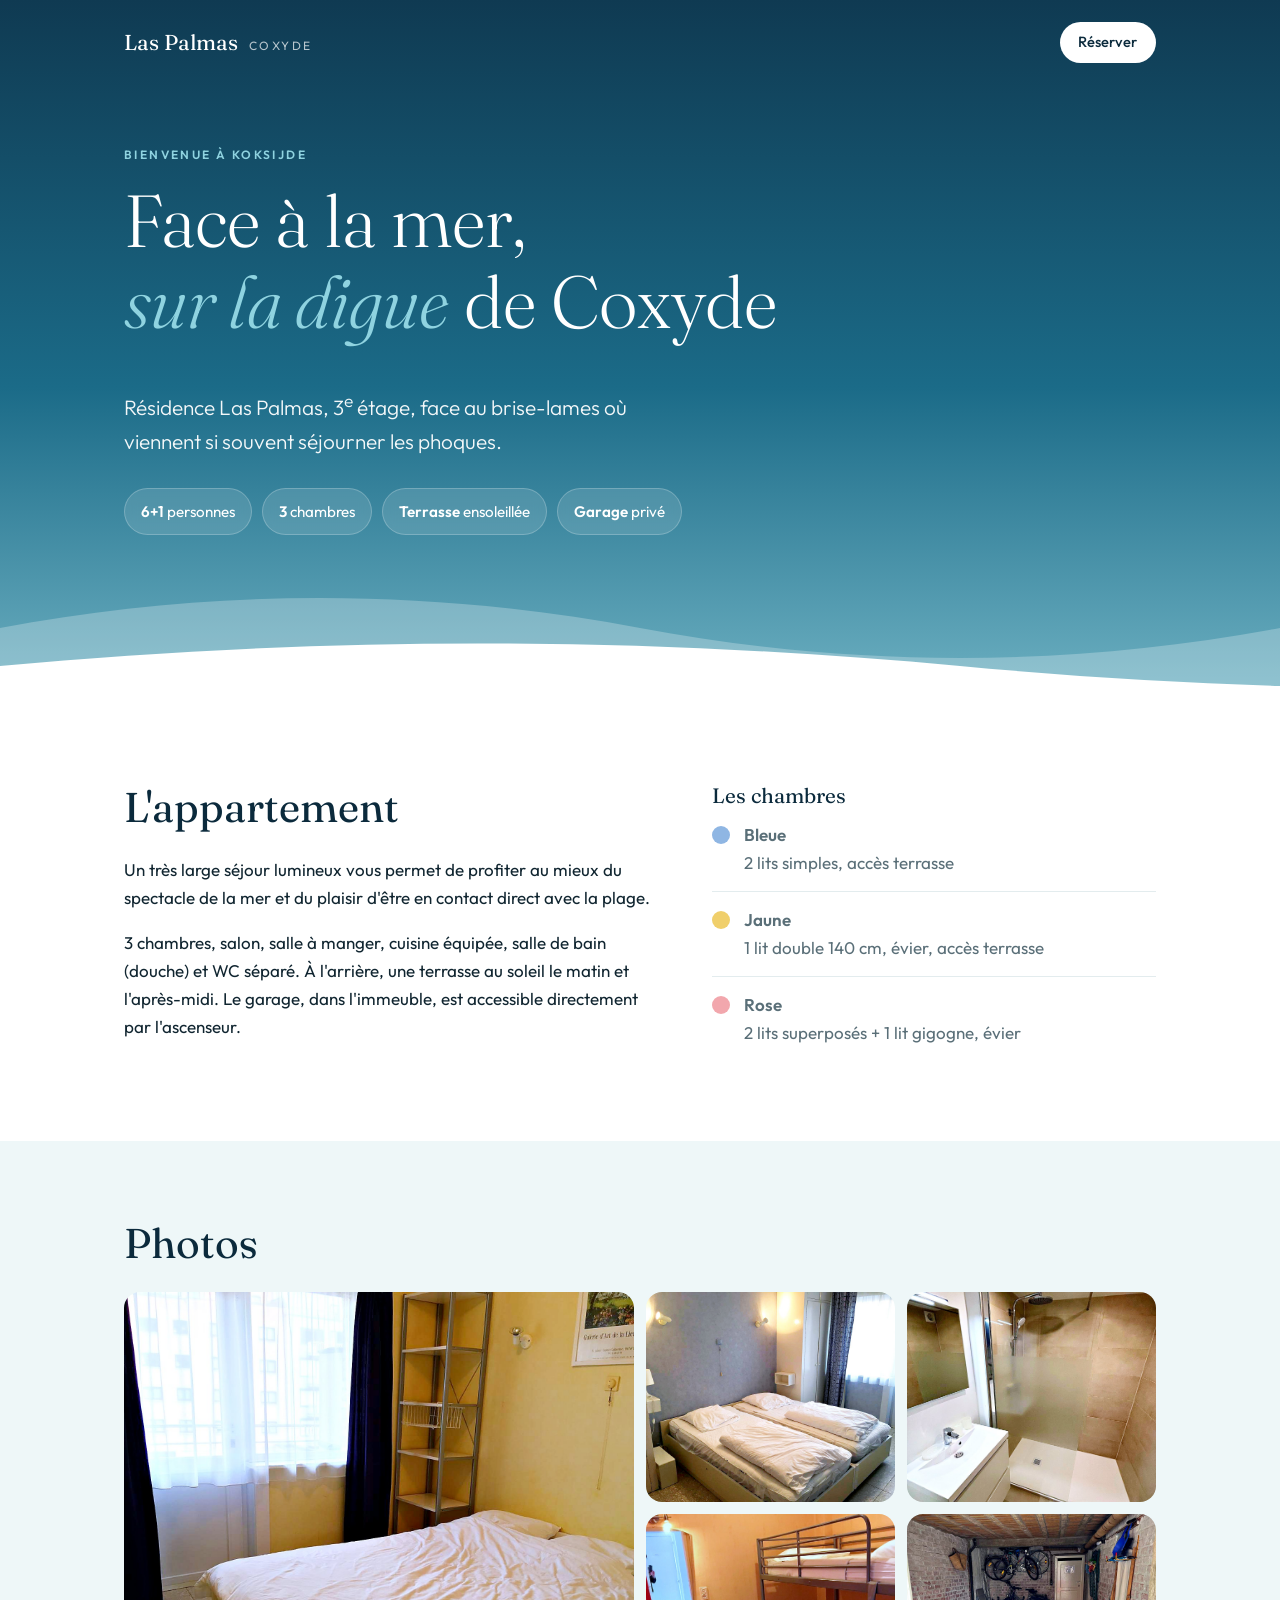
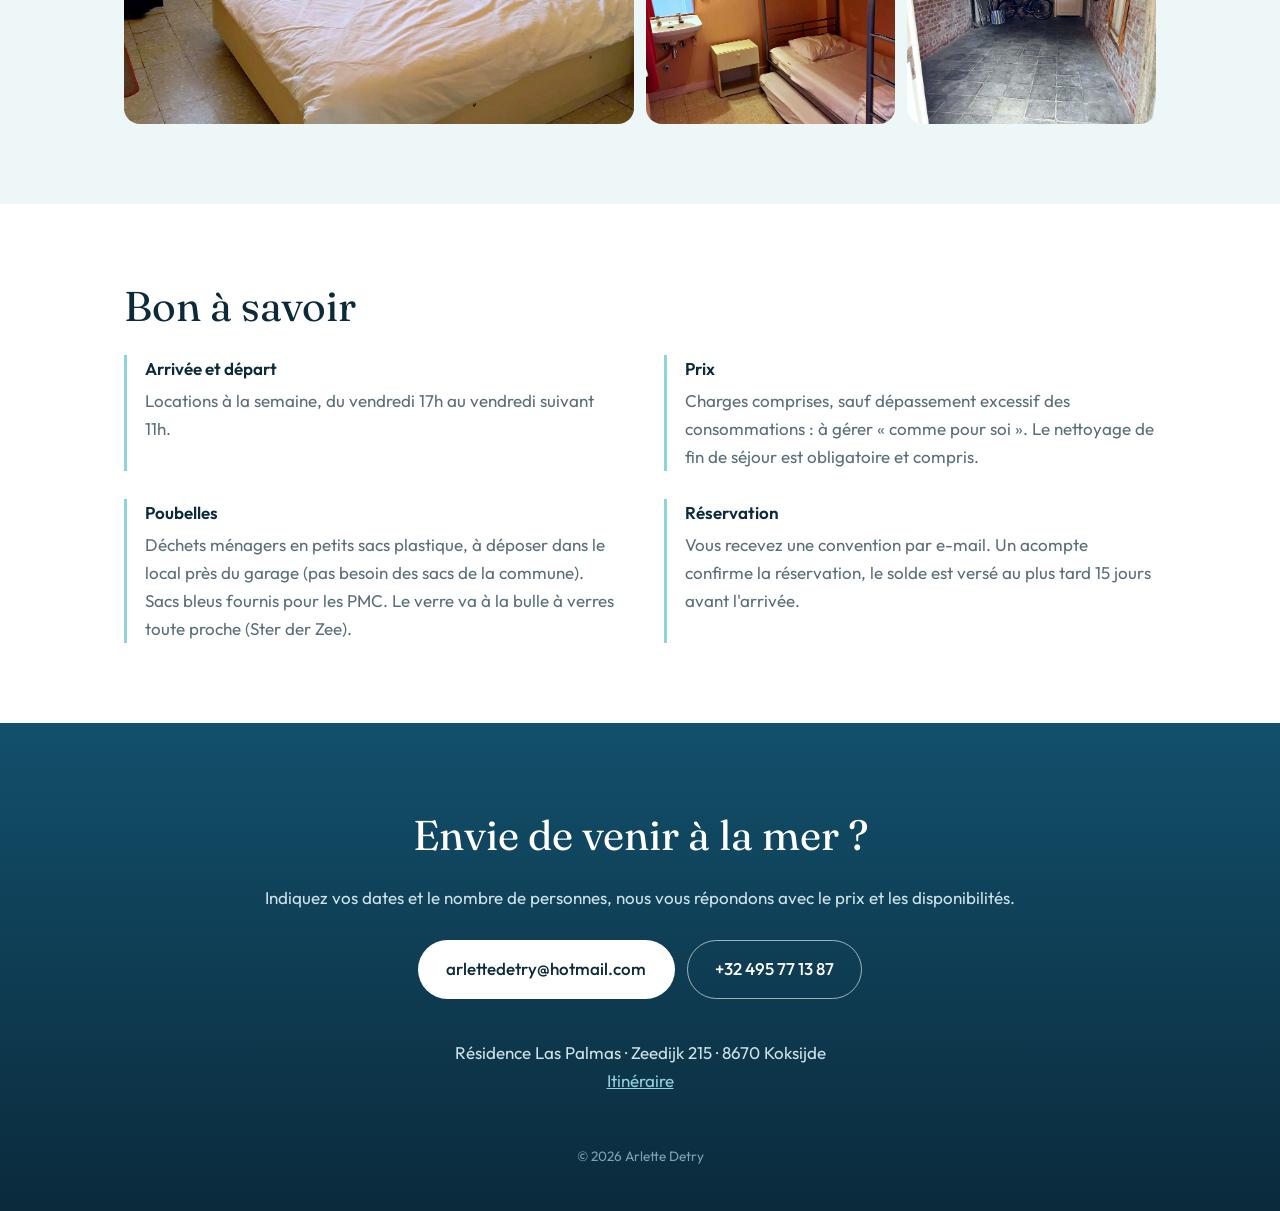
==== commit 7b1f85eb: "Site simplifié en one-pager, carte retirée Une seule page courte : en-tête, appartement et chambres," ====
--- a/site/index.html
+++ b/site/index.html
@@ -12,227 +12,98 @@
   <link rel="icon" href="data:image/svg+xml,<svg xmlns='http://www.w3.org/2000/svg' viewBox='0 0 100 100'><text y='.9em' font-size='90'>🌊</text></svg>">
   <link rel="preconnect" href="https://fonts.googleapis.com">
   <link rel="preconnect" href="https://fonts.gstatic.com" crossorigin>
-  <link href="https://fonts.googleapis.com/css2?family=Fraunces:opsz,wght@9..144,300;9..144,500;9..144,600&family=Outfit:wght@300;400;500;600&display=swap" rel="stylesheet">
+  <link href="https://fonts.googleapis.com/css2?family=Fraunces:opsz,wght@9..144,300;9..144,500&family=Outfit:wght@300;400;500;600&display=swap" rel="stylesheet">
   <link rel="stylesheet" href="css/style.css">
 </head>
 <body>
 
-<svg width="0" height="0" style="position:absolute" aria-hidden="true">
-  <defs>
-    <symbol id="i-wave" viewBox="0 0 24 24"><path d="M2 8c2.5 0 2.5-2 5-2s2.5 2 5 2 2.5-2 5-2 2.5 2 5 2M2 13c2.5 0 2.5-2 5-2s2.5 2 5 2 2.5-2 5-2 2.5 2 5 2M2 18c2.5 0 2.5-2 5-2s2.5 2 5 2 2.5-2 5-2 2.5 2 5 2"/></symbol>
-    <symbol id="i-people" viewBox="0 0 24 24"><circle cx="9" cy="8" r="3.2"/><path d="M3 20c0-3.3 2.7-6 6-6s6 2.7 6 6"/><circle cx="17.5" cy="9" r="2.5"/><path d="M16 14.2c3 .2 5 2.6 5 5.8"/></symbol>
-    <symbol id="i-bed" viewBox="0 0 24 24"><path d="M3 18V6M3 14h18v4M21 14v-2.5A2.5 2.5 0 0 0 18.5 9H11v5"/><circle cx="7" cy="11" r="2"/></symbol>
-    <symbol id="i-sofa" viewBox="0 0 24 24"><path d="M5 11V8a3 3 0 0 1 3-3h8a3 3 0 0 1 3 3v3"/><path d="M3 13a2 2 0 0 1 4 0v2h10v-2a2 2 0 0 1 4 0v5H3z"/><path d="M5 18v2M19 18v2"/></symbol>
-    <symbol id="i-kitchen" viewBox="0 0 24 24"><path d="M6 3v7a2 2 0 0 0 4 0V3M8 10v11M16 21V3c2.5 1.5 3.5 4 3.5 7.5H16"/></symbol>
-    <symbol id="i-shower" viewBox="0 0 24 24"><path d="M4 21V7a4 4 0 0 1 8 0"/><path d="M9 7h6"/><path d="M10.5 11v1M13.5 11v1M12 14v1M10 17v1M14 17v1"/></symbol>
-    <symbol id="i-sun" viewBox="0 0 24 24"><circle cx="12" cy="12" r="4"/><path d="M12 2v2M12 20v2M2 12h2M20 12h2M4.9 4.9l1.4 1.4M17.7 17.7l1.4 1.4M4.9 19.1l1.4-1.4M17.7 6.3l1.4-1.4"/></symbol>
-    <symbol id="i-car" viewBox="0 0 24 24"><path d="M5 16V12l2-5h10l2 5v4"/><path d="M3 16h18v3H3z"/><circle cx="7.5" cy="13.5" r=".6"/><circle cx="16.5" cy="13.5" r=".6"/></symbol>
-    <symbol id="i-clock" viewBox="0 0 24 24"><circle cx="12" cy="12" r="9"/><path d="M12 7v5l3 2"/></symbol>
-    <symbol id="i-euro" viewBox="0 0 24 24"><path d="M18 6.5A7 7 0 1 0 18 17.5"/><path d="M4 10h9M4 14h9"/></symbol>
-    <symbol id="i-recycle" viewBox="0 0 24 24"><path d="M7 19H4.5l3.5-6M12 4l3 5M17 19h2.5L16 13M8.5 9 12 4M15.5 9l-2 .3M14 19H9.5"/><path d="M6 21l1-2-2-1M16 3l-1 2 2 1"/></symbol>
-    <symbol id="i-doc" viewBox="0 0 24 24"><path d="M6 3h8l4 4v14H6z"/><path d="M14 3v4h4M9 12h6M9 16h6"/></symbol>
-    <symbol id="i-mail" viewBox="0 0 24 24"><rect x="3" y="5" width="18" height="14" rx="2"/><path d="m3 7 9 6 9-6"/></symbol>
-    <symbol id="i-phone" viewBox="0 0 24 24"><path d="M5 4h4l2 5-2.5 1.5a11 11 0 0 0 5 5L15 13l5 2v4a2 2 0 0 1-2 2A16 16 0 0 1 3 6a2 2 0 0 1 2-2"/></symbol>
-    <symbol id="i-pin" viewBox="0 0 24 24"><path d="M12 21s-7-6.2-7-11.5a7 7 0 0 1 14 0C19 14.8 12 21 12 21z"/><circle cx="12" cy="9.5" r="2.5"/></symbol>
-  </defs>
-</svg>
+<header class="hero">
+  <div class="topbar">
+    <span class="brand">Las Palmas <small>Coxyde</small></span>
+    <a href="#contact" class="btn btn-light btn-small">Réserver</a>
+  </div>
 
-<header class="nav" id="nav">
-  <a class="brand" href="#top">
-    <svg class="brand-mark" viewBox="0 0 24 24"><use href="#i-wave"/></svg>
-    <span>Las Palmas</span><small>Coxyde</small>
-  </a>
-  <button class="nav-toggle" aria-label="Menu" aria-expanded="false"><span></span><span></span></button>
-  <nav class="nav-links">
-    <a href="#appartement">L'appartement</a>
-    <a href="#chambres">Chambres</a>
-    <a href="#galerie">Photos</a>
-    <a href="#infos">Modalités</a>
-    <a href="#situation">Situation</a>
-    <a href="#contact" class="btn btn-small">Réserver</a>
-  </nav>
+  <div class="hero-inner">
+    <p class="eyebrow">Bienvenue à Koksijde</p>
+    <h1>Face à la mer,<br><em>sur la digue</em> de Coxyde</h1>
+    <p class="lead">Résidence Las Palmas, 3<sup>e</sup> étage, face au brise-lames où viennent si souvent séjourner les phoques.</p>
+    <ul class="facts">
+      <li><strong>6+1</strong> personnes</li>
+      <li><strong>3</strong> chambres</li>
+      <li><strong>Terrasse</strong> ensoleillée</li>
+      <li><strong>Garage</strong> privé</li>
+    </ul>
+  </div>
+
+  <div class="waves" aria-hidden="true">
+    <svg class="wave w1" viewBox="0 0 1440 120" preserveAspectRatio="none"><path d="M0 60c120-40 240-40 360 0s240 40 360 0 240-40 360 0 240 40 360 0v60H0z"/></svg>
+    <svg class="wave w2" viewBox="0 0 1440 120" preserveAspectRatio="none"><path d="M0 80c180-30 360-30 540 0s360 30 540 0 270-30 360-10v50H0z"/></svg>
+  </div>
 </header>
 
-<section class="hero" id="top">
-  <div class="sky">
-    <div class="sun"></div>
-    <div class="cloud c1"></div>
-    <div class="cloud c2"></div>
-  </div>
-  <div class="hero-inner">
-    <p class="eyebrow light">Bienvenue à Koksijde · Côte belge</p>
-    <h1>Face à la mer,<br><em>sur la digue</em> de Coxyde</h1>
-    <p class="lead">Résidence Las Palmas, 3<sup>e</sup> étage. Face au brise-lames où viennent si souvent séjourner les phoques.</p>
-    <div class="hero-actions">
-      <a href="#contact" class="btn btn-light">Demander les disponibilités</a>
-      <a href="#galerie" class="btn btn-outline-light">Voir les photos</a>
+<main>
+
+  <section class="block">
+    <div class="container two">
+      <div>
+        <h2>L'appartement</h2>
+        <p>
+          Un très large séjour lumineux vous permet de profiter au mieux du spectacle de la mer
+          et du plaisir d'être en contact direct avec la plage.
+        </p>
+        <p>
+          3 chambres, salon, salle à manger, cuisine équipée, salle de bain (douche) et WC séparé.
+          À l'arrière, une terrasse au soleil le matin et l'après-midi.
+          Le garage, dans l'immeuble, est accessible directement par l'ascenseur.
+        </p>
+      </div>
+      <div>
+        <h3>Les chambres</h3>
+        <ul class="rooms">
+          <li><i style="--c:#8fb6e3"></i><span><b>Bleue</b> 2 lits simples, accès terrasse</span></li>
+          <li><i style="--c:#f0cf6b"></i><span><b>Jaune</b> 1 lit double 140 cm, évier, accès terrasse</span></li>
+          <li><i style="--c:#f2a7ad"></i><span><b>Rose</b> 2 lits superposés + 1 lit gigogne, évier</span></li>
+        </ul>
+      </div>
     </div>
-  </div>
-  <div class="seascape" aria-hidden="true">
-    <svg class="groyne" viewBox="0 0 400 60" preserveAspectRatio="none">
-      <g fill="#0d3347">
-        <rect x="0" y="30" width="8" height="30" rx="2"/><rect x="22" y="26" width="8" height="34" rx="2"/>
-        <rect x="44" y="28" width="8" height="32" rx="2"/><rect x="66" y="24" width="8" height="36" rx="2"/>
-        <rect x="88" y="27" width="8" height="33" rx="2"/><rect x="110" y="25" width="8" height="35" rx="2"/>
-        <rect x="132" y="29" width="8" height="31" rx="2"/><rect x="154" y="26" width="8" height="34" rx="2"/>
-      </g>
-      <path d="M176 42c6-9 22-11 30-4 3 3 10 2 12 6-5 2-10 0-14 2-9 4-22 3-28-4z" fill="#0d3347"/>
-    </svg>
-    <svg class="wave w1" viewBox="0 0 1440 120" preserveAspectRatio="none"><path d="M0 60c120-40 240-40 360 0s240 40 360 0 240-40 360 0 240 40 360 0v60H0z"/></svg>
-    <svg class="wave w2" viewBox="0 0 1440 120" preserveAspectRatio="none"><path d="M0 70c160-50 320-50 480 0s320 50 480 0 320-50 480 0v50H0z"/></svg>
-    <svg class="wave w3" viewBox="0 0 1440 120" preserveAspectRatio="none"><path d="M0 80c180-30 360-30 540 0s360 30 540 0 270-30 360-10v50H0z"/></svg>
-  </div>
-</section>
+  </section>
 
-<section class="facts">
-  <div class="container facts-grid">
-    <div class="fact"><strong>6+1</strong><span>personnes</span></div>
-    <div class="fact"><strong>3</strong><span>chambres</span></div>
-    <div class="fact"><strong>3<sup>e</sup></strong><span>étage face mer</span></div>
-    <div class="fact"><strong>1</strong><span>garage privé</span></div>
-  </div>
-</section>
+  <section class="block tint">
+    <div class="container">
+      <h2>Photos</h2>
+      <div class="gallery" id="gallery"></div>
+    </div>
+  </section>
 
-<section class="section" id="appartement">
-  <div class="container split">
-    <div class="reveal">
-      <p class="eyebrow">L'appartement</p>
-      <h2>En contact direct avec la mer et la plage</h2>
-      <p class="big">
-        Un très large séjour lumineux vous permet de profiter au mieux du spectacle de la mer,
-        ainsi que du plaisir d'être en contact direct avec la plage.
+  <section class="block">
+    <div class="container">
+      <h2>Bon à savoir</h2>
+      <dl class="infos">
+        <div><dt>Arrivée et départ</dt><dd>Locations à la semaine, du vendredi 17h au vendredi suivant 11h.</dd></div>
+        <div><dt>Prix</dt><dd>Charges comprises, sauf dépassement excessif des consommations : à gérer « comme pour soi ». Le nettoyage de fin de séjour est obligatoire et compris.</dd></div>
+        <div><dt>Poubelles</dt><dd>Déchets ménagers en petits sacs plastique, à déposer dans le local près du garage (pas besoin des sacs de la commune). Sacs bleus fournis pour les PMC. Le verre va à la bulle à verres toute proche (Ster der Zee).</dd></div>
+        <div><dt>Réservation</dt><dd>Vous recevez une convention par e-mail. Un acompte confirme la réservation, le solde est versé au plus tard 15 jours avant l'arrivée.</dd></div>
+      </dl>
+    </div>
+  </section>
+
+  <section class="contact" id="contact">
+    <div class="container center">
+      <h2>Envie de venir à la mer ?</h2>
+      <p>Indiquez vos dates et le nombre de personnes, nous vous répondons avec le prix et les disponibilités.</p>
+      <div class="actions">
+        <a class="btn btn-light" href="mailto:arlettedetry@hotmail.com?subject=Demande%20de%20location%20Las%20Palmas%20Coxyde">arlettedetry@hotmail.com</a>
+        <a class="btn btn-outline-light" href="tel:+32495771387">+32 495 77 13 87</a>
+      </div>
+      <p class="address">
+        Résidence Las Palmas · Zeedijk 215 · 8670 Koksijde<br>
+        <a href="https://www.google.com/maps/search/?api=1&amp;query=Zeedijk%20215%2C%208670%20Koksijde%2C%20Belgique" target="_blank" rel="noopener">Itinéraire</a>
       </p>
-      <p>
-        L'appartement se compose de 3 chambres à coucher, d'un salon, d'une salle à manger,
-        d'une cuisine équipée, d'une salle de bain (douche) et d'un WC séparé.
-        Une terrasse à l'arrière vous permet de profiter du soleil le matin et l'après-midi.
-      </p>
-      <p>
-        Il possède aussi un garage dans l'immeuble, directement accessible depuis l'appartement par l'ascenseur.
-      </p>
+      <p class="footer">© <span id="year"></span> Arlette Detry</p>
     </div>
-    <ul class="features reveal">
-      <li><svg><use href="#i-wave"/></svg><span>Vue sur la mer et le brise-lames</span></li>
-      <li><svg><use href="#i-people"/></svg><span>Jusqu'à 6+1 personnes</span></li>
-      <li><svg><use href="#i-sofa"/></svg><span>Large séjour lumineux et salle à manger</span></li>
-      <li><svg><use href="#i-kitchen"/></svg><span>Cuisine équipée</span></li>
-      <li><svg><use href="#i-shower"/></svg><span>Salle de douche et WC séparé</span></li>
-      <li><svg><use href="#i-sun"/></svg><span>Terrasse arrière ensoleillée</span></li>
-      <li><svg><use href="#i-bed"/></svg><span>3 chambres à coucher</span></li>
-      <li><svg><use href="#i-car"/></svg><span>Garage accessible par l'ascenseur</span></li>
-    </ul>
-  </div>
-</section>
+  </section>
 
-<section class="section deep" id="chambres">
-  <svg class="divider top" viewBox="0 0 1440 80" preserveAspectRatio="none" aria-hidden="true"><path d="M0 0h1440v30c-180 40-360 40-540 10S540 0 360 20 120 60 0 40z"/></svg>
-  <div class="container">
-    <div class="section-head reveal">
-      <p class="eyebrow light">Les chambres</p>
-      <h2>Trois chambres, trois couleurs</h2>
-    </div>
-    <div class="rooms">
-      <article class="room reveal" style="--room:#8fb6e3">
-        <div class="room-swatch"></div>
-        <h3>Chambre bleue</h3>
-        <ul><li>2 lits simples</li><li>Accès à la terrasse</li></ul>
-      </article>
-      <article class="room reveal" style="--room:#f0cf6b">
-        <div class="room-swatch"></div>
-        <h3>Chambre jaune</h3>
-        <ul><li>1 lit double de 140 cm</li><li>Évier</li><li>Accès à la terrasse</li></ul>
-      </article>
-      <article class="room reveal" style="--room:#f2a7ad">
-        <div class="room-swatch"></div>
-        <h3>Chambre rose</h3>
-        <ul><li>2 lits superposés</li><li>1 lit gigogne</li><li>Évier</li></ul>
-      </article>
-    </div>
-  </div>
-  <svg class="divider bottom" viewBox="0 0 1440 80" preserveAspectRatio="none" aria-hidden="true"><path d="M0 80h1440V40c-160-30-320-30-480 0s-320 30-480 0S160 10 0 30z"/></svg>
-</section>
-
-<section class="section" id="galerie">
-  <div class="container">
-    <div class="section-head reveal">
-      <p class="eyebrow">Photos</p>
-      <h2>Découvrez l'appartement</h2>
-    </div>
-    <div class="gallery" id="gallery"></div>
-  </div>
-</section>
-
-<section class="section sand" id="infos">
-  <div class="container">
-    <div class="section-head reveal">
-      <p class="eyebrow">Modalités de location</p>
-      <h2>Bon à savoir avant de venir</h2>
-    </div>
-    <div class="info-grid">
-      <article class="info reveal">
-        <svg><use href="#i-clock"/></svg>
-        <h3>Arrivée et départ</h3>
-        <p>Les locations à la semaine commencent le <strong>vendredi à 17h</strong> et se terminent le <strong>vendredi suivant à 11h</strong>.</p>
-      </article>
-      <article class="info reveal">
-        <svg><use href="#i-euro"/></svg>
-        <h3>Charges comprises</h3>
-        <p>Le prix est « charges comprises », sauf dépassement excessif des consommations : à gérer « comme pour soi ». Le service de nettoyage obligatoire est compris dans le prix.</p>
-      </article>
-      <article class="info reveal">
-        <svg><use href="#i-recycle"/></svg>
-        <h3>Poubelles et tri</h3>
-        <p>Les déchets ménagers, dans de petits sacs en plastique, se déposent dans le local prévu près du garage : inutile d'acheter les sacs de la commune. Des sacs bleus sont prévus pour les PMC. Le verre va à la bulle à verres toute proche (Ster der Zee).</p>
-      </article>
-      <article class="info reveal">
-        <svg><use href="#i-doc"/></svg>
-        <h3>Réservation</h3>
-        <p>Vous recevez une convention de location par e-mail. Un acompte confirme la réservation et le solde est versé au plus tard 15 jours avant l'arrivée.</p>
-      </article>
-    </div>
-  </div>
-</section>
-
-<section class="section" id="situation">
-  <div class="container split">
-    <div class="reveal">
-      <p class="eyebrow">Situation</p>
-      <h2>Sur la digue, les pieds dans le sable</h2>
-      <address>
-        <svg><use href="#i-pin"/></svg>
-        <span>Résidence Las Palmas<br>Zeedijk 215 (digue de mer)<br>8670 Koksijde, Belgique</span>
-      </address>
-      <p>La plage, les commerces et restaurants de la digue, les dunes, le tram de la côte et les pistes cyclables vers Oostduinkerke et La Panne sont à quelques pas.</p>
-      <a class="btn btn-outline" target="_blank" rel="noopener" href="https://www.openstreetmap.org/search?query=Zeedijk%20215%2C%208670%20Koksijde">Ouvrir la carte</a>
-    </div>
-    <div class="map reveal">
-      <iframe title="Carte de Coxyde" loading="lazy"
-        src="https://www.openstreetmap.org/export/embed.html?bbox=2.6260%2C51.1090%2C2.6560%2C51.1240&amp;layer=mapnik&amp;marker=51.1166%2C2.6410"></iframe>
-    </div>
-  </div>
-</section>
-
-<section class="contact" id="contact">
-  <svg class="divider top" viewBox="0 0 1440 80" preserveAspectRatio="none" aria-hidden="true"><path d="M0 0h1440v30c-180 40-360 40-540 10S540 0 360 20 120 60 0 40z"/></svg>
-  <div class="bubbles" aria-hidden="true"><i></i><i></i><i></i><i></i><i></i><i></i></div>
-  <div class="container narrow center reveal">
-    <p class="eyebrow light">Contact</p>
-    <h2>Envie de venir à la mer ?</h2>
-    <p class="big">Écrivez-nous ou appelez-nous en précisant vos dates et le nombre de personnes. Nous vous répondrons rapidement avec le prix et les disponibilités.</p>
-    <div class="contact-cards">
-      <a class="contact-card" href="mailto:arlettedetry@hotmail.com?subject=Demande%20de%20location%20Las%20Palmas%20Coxyde">
-        <svg><use href="#i-mail"/></svg><span><small>E-mail</small>arlettedetry@hotmail.com</span>
-      </a>
-      <a class="contact-card" href="tel:+32495771387">
-        <svg><use href="#i-phone"/></svg><span><small>Téléphone</small>+32 495 77 13 87</span>
-      </a>
-    </div>
-    <p class="signature">Arlette Detry, propriétaire</p>
-  </div>
-  <footer class="footer">
-    © <span id="year"></span> Las Palmas Coxyde · Zeedijk 215 · 8670 Koksijde
-  </footer>
-</section>
+</main>
 
 <div class="lightbox" id="lightbox" hidden>
   <button class="lb-close" aria-label="Fermer">×</button>
--- a/site/css/style.css
+++ b/site/css/style.css
@@ -1,291 +1,119 @@
 :root {
-  --abyss: #06202e;
   --deep: #0b2a3c;
   --ocean: #12506b;
   --sea: #1b7a96;
-  --lagoon: #5fb7c9;
-  --foam: #e6f4f6;
-  --sand: #f5ede1;
-  --sand-2: #ead9c0;
-  --coral: #f08a6c;
+  --lagoon: #8fd3e0;
+  --foam: #eef7f8;
   --ink: #102530;
   --muted: #5a6f78;
-  --white: #ffffff;
-  --radius: 22px;
-  --shadow: 0 20px 50px -20px rgba(6, 32, 46, .35);
-  --ease: cubic-bezier(.2, .7, .2, 1);
+  --radius: 16px;
 }
 
 * { box-sizing: border-box; }
-html { scroll-behavior: smooth; scroll-padding-top: 80px; }
+html { scroll-behavior: smooth; }
 body {
-  margin: 0;
-  font-family: "Outfit", system-ui, -apple-system, "Segoe UI", Roboto, sans-serif;
-  font-weight: 400;
-  color: var(--ink);
-  background: var(--white);
-  line-height: 1.65;
-  font-size: 17px;
-  -webkit-font-smoothing: antialiased;
+  margin: 0; font-family: "Outfit", system-ui, -apple-system, "Segoe UI", sans-serif;
+  color: var(--ink); background: #fff; line-height: 1.65; font-size: 17px; -webkit-font-smoothing: antialiased;
 }
 img { max-width: 100%; display: block; }
-h1, h2, h3 { font-family: "Fraunces", Georgia, serif; font-weight: 500; line-height: 1.08; margin: 0 0 .5em; letter-spacing: -.01em; }
-h1 { font-size: clamp(2.6rem, 7vw, 5.4rem); font-weight: 300; }
-h1 em { font-style: italic; font-weight: 500; color: #bfe9f2; }
-h2 { font-size: clamp(2rem, 4.5vw, 3.2rem); font-weight: 400; color: var(--deep); }
-h3 { font-size: 1.35rem; color: var(--deep); }
+h1, h2, h3 { font-family: "Fraunces", Georgia, serif; font-weight: 400; line-height: 1.1; margin: 0 0 .6em; color: var(--deep); }
+h1 { font-size: clamp(2.4rem, 6.5vw, 4.6rem); font-weight: 300; color: #fff; }
+h1 em { font-style: italic; color: var(--lagoon); }
+h2 { font-size: clamp(1.8rem, 4vw, 2.6rem); }
+h3 { font-size: 1.3rem; }
+p { margin: 0 0 1em; }
 a { color: var(--sea); }
-p { margin: 0 0 1em; }
 
-.container { max-width: 1180px; margin: 0 auto; padding: 0 24px; }
-.narrow { max-width: 760px; }
+.container { max-width: 1080px; margin: 0 auto; padding: 0 24px; }
 .center { text-align: center; }
-.big { font-size: 1.2rem; color: var(--ink); font-weight: 300; }
-.eyebrow {
-  display: inline-flex; align-items: center; gap: 10px;
-  text-transform: uppercase; letter-spacing: .2em; font-size: .75rem; font-weight: 600;
-  color: var(--sea); margin: 0 0 1rem;
+
+.btn {
+  display: inline-block; padding: .85em 1.6em; border-radius: 999px; text-decoration: none; font-weight: 500;
+  border: 1.5px solid transparent; transition: transform .2s, background .2s;
 }
-.eyebrow::before { content: ""; width: 28px; height: 2px; background: currentColor; border-radius: 2px; }
-.eyebrow.light { color: var(--lagoon); }
-.section-head { margin-bottom: 44px; }
+.btn:hover { transform: translateY(-2px); }
+.btn-small { padding: .5em 1.2em; font-size: .92rem; }
+.btn-light { background: #fff; color: var(--deep); }
+.btn-outline-light { color: #fff; border-color: rgba(255,255,255,.6); }
+.btn-outline-light:hover { background: rgba(255,255,255,.12); }
 
-/* Boutons */
-.btn {
-  display: inline-flex; align-items: center; gap: 8px; padding: .95em 1.7em; border-radius: 999px;
-  background: var(--ocean); color: var(--white); text-decoration: none; font-weight: 500;
-  border: 1.5px solid var(--ocean); transition: all .3s var(--ease); cursor: pointer; font-size: 1rem;
+/* En-tête */
+.hero {
+  position: relative; color: #fff; overflow: hidden;
+  background: linear-gradient(180deg, #0f3a52 0%, #1b6b88 55%, #6fb2c3 100%);
 }
-.btn:hover { background: var(--deep); border-color: var(--deep); transform: translateY(-2px); box-shadow: var(--shadow); }
-.btn-small { padding: .6em 1.25em; font-size: .92rem; }
-.btn-light { background: var(--white); color: var(--deep); border-color: var(--white); }
-.btn-light:hover { background: var(--foam); border-color: var(--foam); color: var(--deep); }
-.btn-outline-light { background: rgba(255,255,255,.08); color: var(--white); border-color: rgba(255,255,255,.6); backdrop-filter: blur(6px); }
-.btn-outline-light:hover { background: rgba(255,255,255,.2); border-color: var(--white); }
-.btn-outline { background: transparent; color: var(--ocean); }
-.btn-outline:hover { color: var(--white); background: var(--ocean); }
+.topbar { display: flex; justify-content: space-between; align-items: center; max-width: 1080px; margin: 0 auto; padding: 22px 24px; }
+.brand { font-family: "Fraunces", serif; font-size: 1.35rem; }
+.brand small { font-family: "Outfit", sans-serif; font-size: .75rem; letter-spacing: .2em; text-transform: uppercase; opacity: .7; margin-left: 6px; }
+.hero-inner { position: relative; z-index: 2; max-width: 1080px; margin: 0 auto; padding: 60px 24px 170px; }
+.eyebrow { text-transform: uppercase; letter-spacing: .2em; font-size: .75rem; font-weight: 600; color: var(--lagoon); margin-bottom: 1rem; }
+.lead { font-size: clamp(1.1rem, 2vw, 1.3rem); font-weight: 300; max-width: 560px; opacity: .95; }
+.facts { list-style: none; padding: 0; margin: 30px 0 0; display: flex; flex-wrap: wrap; gap: 10px; }
+.facts li { padding: 10px 16px; border-radius: 999px; background: rgba(255,255,255,.12); border: 1px solid rgba(255,255,255,.22); backdrop-filter: blur(6px); font-size: .95rem; }
+.facts strong { font-weight: 600; }
 
-/* Navigation */
-.nav {
-  position: fixed; top: 0; left: 0; right: 0; z-index: 50;
-  display: flex; align-items: center; justify-content: space-between;
-  padding: 18px 32px; transition: all .35s var(--ease); color: var(--white);
-}
-.nav.scrolled { background: rgba(255,255,255,.86); backdrop-filter: blur(14px) saturate(1.4); padding: 12px 32px; box-shadow: 0 1px 0 rgba(6,32,46,.08); color: var(--deep); }
-.brand { display: flex; align-items: center; gap: 10px; color: inherit; text-decoration: none; }
-.brand span { font-family: "Fraunces", serif; font-size: 1.4rem; font-weight: 500; }
-.brand small { font-size: .8rem; letter-spacing: .18em; text-transform: uppercase; opacity: .7; margin-top: 4px; }
-.brand-mark { width: 30px; height: 30px; fill: none; stroke: currentColor; stroke-width: 1.8; stroke-linecap: round; }
-.nav-links { display: flex; gap: 28px; align-items: center; }
-.nav-links a:not(.btn) { color: inherit; text-decoration: none; font-weight: 400; font-size: .97rem; position: relative; opacity: .9; }
-.nav-links a:not(.btn)::after { content: ""; position: absolute; left: 0; bottom: -4px; height: 2px; width: 0; background: var(--lagoon); transition: width .3s var(--ease); }
-.nav-links a:not(.btn):hover::after { width: 100%; }
-.nav:not(.scrolled) .nav-links .btn { background: var(--white); color: var(--deep); border-color: var(--white); }
-.nav-toggle { display: none; background: none; border: 0; cursor: pointer; width: 40px; height: 40px; padding: 8px; }
-.nav-toggle span { display: block; height: 2px; background: currentColor; margin: 7px 0; border-radius: 2px; transition: transform .3s; color: inherit; }
-.nav-toggle { color: inherit; }
-.nav-toggle[aria-expanded="true"] span:first-child { transform: translateY(4.5px) rotate(45deg); }
-.nav-toggle[aria-expanded="true"] span:last-child { transform: translateY(-4.5px) rotate(-45deg); }
+.waves { position: absolute; left: 0; right: 0; bottom: -1px; height: 120px; pointer-events: none; }
+.wave { position: absolute; bottom: 0; left: 0; width: 200%; height: 100%; animation: swell 18s linear infinite; }
+.wave.w1 { fill: rgba(255,255,255,.25); bottom: 18px; animation-duration: 14s; animation-direction: reverse; }
+.wave.w2 { fill: #fff; }
+@keyframes swell { to { transform: translateX(-50%); } }
 
-/* Hero */
-.hero {
-  position: relative; min-height: 100vh; min-height: 100svh; display: flex; align-items: center;
-  color: var(--white); overflow: hidden;
-  background:
-    linear-gradient(180deg, rgba(6,32,46,.55) 0%, rgba(6,32,46,.15) 45%, rgba(6,32,46,.5) 100%),
-    url("../photos/hero.jpg") center / cover no-repeat,
-    linear-gradient(180deg, #0f3a52 0%, #1d6f8c 45%, #79b9c8 75%, #f3d9b4 100%);
-}
-.sky { position: absolute; inset: 0; pointer-events: none; }
-.sun {
-  position: absolute; right: 14%; top: 22%; width: 160px; height: 160px; border-radius: 50%;
-  background: radial-gradient(circle, #fff4d6 0%, #ffd99a 45%, rgba(255,200,130,0) 70%);
-  filter: blur(2px); animation: glow 8s ease-in-out infinite;
-}
-.cloud { position: absolute; height: 40px; border-radius: 40px; background: rgba(255,255,255,.18); filter: blur(8px); }
-.cloud.c1 { width: 260px; top: 18%; left: -280px; animation: drift 80s linear infinite; }
-.cloud.c2 { width: 180px; top: 32%; left: -200px; animation: drift 110s linear infinite 20s; }
-.hero-inner { position: relative; z-index: 2; max-width: 1180px; margin: 0 auto; padding: 140px 24px 200px; width: 100%; }
-.lead { font-size: clamp(1.1rem, 2vw, 1.35rem); max-width: 560px; font-weight: 300; opacity: .95; }
-.hero-actions { display: flex; gap: 14px; flex-wrap: wrap; margin-top: 34px; }
-.hero h1, .hero .lead, .hero .eyebrow, .hero-actions { animation: rise 1s var(--ease) both; }
-.hero .lead { animation-delay: .15s; }
-.hero-actions { animation-delay: .3s; }
+/* Blocs */
+.block { padding: 80px 0; }
+.tint { background: var(--foam); }
+.two { display: grid; grid-template-columns: 1.2fr 1fr; gap: 56px; align-items: start; }
 
-.seascape { position: absolute; left: 0; right: 0; bottom: -1px; height: 180px; z-index: 1; pointer-events: none; }
-.wave { position: absolute; bottom: 0; left: 0; width: 200%; height: 100%; }
-.wave.w1 { fill: rgba(95,183,201,.35); animation: swell 18s linear infinite; bottom: 30px; }
-.wave.w2 { fill: rgba(27,122,150,.55); animation: swell 13s linear infinite reverse; bottom: 12px; }
-.wave.w3 { fill: var(--white); animation: swell 22s linear infinite; }
-.groyne { position: absolute; right: 8%; bottom: 70px; width: 260px; height: 46px; opacity: .85; }
-
-/* Chiffres clés */
-.facts { position: relative; z-index: 3; margin-top: -60px; }
-.facts-grid {
-  display: grid; grid-template-columns: repeat(4, 1fr);
-  background: var(--white); border-radius: var(--radius); box-shadow: var(--shadow);
-  padding: 8px; border: 1px solid rgba(6,32,46,.06);
-}
-.fact { text-align: center; padding: 22px 10px; border-right: 1px solid #e7eef0; }
-.fact:last-child { border-right: 0; }
-.fact strong { display: block; font-family: "Fraunces", serif; font-size: 2.4rem; font-weight: 400; color: var(--ocean); line-height: 1; }
-.fact span { font-size: .9rem; color: var(--muted); letter-spacing: .04em; }
-
-/* Sections */
-.section { padding: 120px 0; position: relative; }
-.split { display: grid; grid-template-columns: 1.05fr 1fr; gap: 72px; align-items: center; }
-
-.features { list-style: none; padding: 0; margin: 0; display: grid; grid-template-columns: 1fr 1fr; gap: 14px; }
-.features li {
-  display: flex; gap: 14px; align-items: center; padding: 18px;
-  background: linear-gradient(135deg, var(--foam), #f4fafb); border-radius: 18px;
-  font-weight: 500; font-size: .98rem; border: 1px solid #d8ecef;
-  transition: transform .3s var(--ease), box-shadow .3s var(--ease);
-}
-.features li:hover { transform: translateY(-3px); box-shadow: 0 14px 30px -18px rgba(18,80,107,.5); }
-.features svg, .info svg, address svg, .contact-card svg {
-  flex: none; width: 40px; height: 40px; padding: 9px; border-radius: 12px;
-  background: var(--white); color: var(--sea); fill: none; stroke: currentColor; stroke-width: 1.6;
-  stroke-linecap: round; stroke-linejoin: round;
-}
-
-/* Section profonde (chambres) */
-.deep { background: radial-gradient(ellipse at top, var(--ocean), var(--deep) 60%, var(--abyss)); color: var(--white); padding: 170px 0; }
-.deep h2, .deep h3 { color: var(--white); }
-.divider { position: absolute; left: 0; width: 100%; height: 80px; }
-.divider.top { top: -1px; fill: var(--white); }
-.divider.bottom { bottom: -1px; fill: var(--white); }
-.rooms { display: grid; grid-template-columns: repeat(3, 1fr); gap: 24px; }
-.room {
-  position: relative; padding: 32px; border-radius: var(--radius);
-  background: rgba(255,255,255,.06); border: 1px solid rgba(255,255,255,.14); backdrop-filter: blur(10px);
-  transition: transform .4s var(--ease), background .4s;
-  overflow: hidden;
-}
-.room:hover { transform: translateY(-6px); background: rgba(255,255,255,.1); }
-.room::after {
-  content: ""; position: absolute; right: -60px; top: -60px; width: 180px; height: 180px; border-radius: 50%;
-  background: var(--room); opacity: .18; filter: blur(10px);
-}
-.room-swatch { width: 54px; height: 54px; border-radius: 50%; background: var(--room); margin-bottom: 22px; box-shadow: 0 0 0 6px rgba(255,255,255,.08); }
-.room ul { list-style: none; margin: 0; padding: 0; }
-.room li { padding: 8px 0; border-top: 1px solid rgba(255,255,255,.12); color: #cfe4ea; }
-.room li:first-child { border-top: 0; }
+.rooms { list-style: none; padding: 0; margin: 0; }
+.rooms li { display: flex; gap: 14px; align-items: flex-start; padding: 14px 0; border-top: 1px solid #e3ecee; }
+.rooms li:first-child { border-top: 0; padding-top: 0; }
+.rooms i { flex: none; width: 18px; height: 18px; border-radius: 50%; background: var(--c); margin-top: 5px; }
+.rooms b { display: block; font-weight: 600; }
+.rooms span { color: var(--muted); }
 
 /* Galerie */
-.gallery { display: grid; grid-template-columns: repeat(4, 1fr); grid-auto-rows: 220px; gap: 14px; }
-.gallery figure { margin: 0; border-radius: 18px; overflow: hidden; background: var(--foam); cursor: zoom-in; position: relative; }
+.gallery { display: grid; grid-template-columns: repeat(4, 1fr); grid-auto-rows: 210px; gap: 12px; }
+.gallery figure { margin: 0; border-radius: var(--radius); overflow: hidden; cursor: zoom-in; background: #dfeef1; }
 .gallery figure:first-child { grid-column: span 2; grid-row: span 2; }
-.gallery img { width: 100%; height: 100%; object-fit: cover; transition: transform .7s var(--ease); }
-.gallery figure::after {
-  content: attr(data-caption); position: absolute; left: 0; right: 0; bottom: 0; padding: 40px 16px 14px;
-  color: #fff; font-size: .92rem; background: linear-gradient(transparent, rgba(6,32,46,.75));
-  opacity: 0; transform: translateY(8px); transition: all .4s var(--ease);
-}
-.gallery figure:hover img { transform: scale(1.06); }
-.gallery figure:hover::after { opacity: 1; transform: none; }
-.gallery figure.missing { cursor: default; display: flex; align-items: center; justify-content: center; color: var(--muted); font-size: .9rem; text-align: center; padding: 10px; }
-.gallery figure.missing::after { display: none; }
+.gallery img { width: 100%; height: 100%; object-fit: cover; transition: transform .6s; }
+.gallery figure:hover img { transform: scale(1.05); }
+.gallery figure.missing { display: none; }
 
-/* Modalités */
-.sand { background: linear-gradient(180deg, var(--white), var(--sand) 18%, var(--sand)); }
-.info-grid { display: grid; grid-template-columns: repeat(2, 1fr); gap: 22px; }
-.info { background: var(--white); padding: 32px; border-radius: var(--radius); box-shadow: 0 10px 30px -20px rgba(6,32,46,.3); border: 1px solid var(--sand-2); }
-.info svg { background: var(--foam); width: 50px; height: 50px; padding: 12px; margin-bottom: 18px; }
-.info p { color: var(--muted); margin: 0; }
-.info strong { color: var(--ink); font-weight: 600; }
-
-/* Situation */
-address { font-style: normal; display: flex; gap: 14px; align-items: flex-start; margin: 10px 0 22px; font-weight: 500; }
-address svg { background: var(--foam); }
-.map { border-radius: var(--radius); overflow: hidden; box-shadow: var(--shadow); aspect-ratio: 4 / 3.4; border: 6px solid var(--white); }
-.map iframe { width: 100%; height: 100%; border: 0; filter: saturate(.85); }
+/* Bon à savoir */
+.infos { margin: 0; display: grid; grid-template-columns: 1fr 1fr; gap: 28px 48px; }
+.infos div { border-left: 3px solid var(--lagoon); padding-left: 18px; }
+.infos dt { font-weight: 600; color: var(--deep); margin-bottom: 4px; }
+.infos dd { margin: 0; color: var(--muted); }
 
 /* Contact */
-.contact { position: relative; background: linear-gradient(180deg, var(--ocean), var(--deep) 55%, var(--abyss)); color: var(--white); padding: 170px 0 0; overflow: hidden; }
-.contact h2 { color: var(--white); }
-.contact .big { color: #cfe4ea; }
-.contact-cards { display: grid; grid-template-columns: 1fr 1fr; gap: 16px; margin: 40px 0 26px; }
-.contact-card {
-  display: flex; align-items: center; gap: 14px; text-align: left; padding: 20px 22px; border-radius: 18px;
-  background: rgba(255,255,255,.08); border: 1px solid rgba(255,255,255,.16); color: var(--white); text-decoration: none;
-  transition: all .3s var(--ease); backdrop-filter: blur(8px); word-break: break-word;
-}
-.contact-card:hover { background: rgba(255,255,255,.16); transform: translateY(-3px); }
-.contact-card svg { background: rgba(255,255,255,.12); color: #bfe9f2; }
-.contact-card small { display: block; font-size: .78rem; text-transform: uppercase; letter-spacing: .14em; color: var(--lagoon); }
-.signature { font-family: "Fraunces", serif; font-style: italic; color: #a9c9d2; font-size: 1.1rem; }
-.footer { text-align: center; padding: 60px 20px 30px; font-size: .85rem; color: #7fa3ae; position: relative; }
-
-.bubbles { position: absolute; inset: 0; pointer-events: none; }
-.bubbles i { position: absolute; bottom: -20px; width: 10px; height: 10px; border-radius: 50%; border: 1px solid rgba(191,233,242,.35); animation: bubble 14s linear infinite; }
-.bubbles i:nth-child(1) { left: 8%; animation-delay: 0s; }
-.bubbles i:nth-child(2) { left: 22%; width: 6px; height: 6px; animation-delay: 4s; animation-duration: 18s; }
-.bubbles i:nth-child(3) { left: 41%; width: 14px; height: 14px; animation-delay: 8s; }
-.bubbles i:nth-child(4) { left: 63%; animation-delay: 2s; animation-duration: 16s; }
-.bubbles i:nth-child(5) { left: 79%; width: 8px; height: 8px; animation-delay: 6s; }
-.bubbles i:nth-child(6) { left: 92%; width: 12px; height: 12px; animation-delay: 10s; animation-duration: 20s; }
+.contact { background: linear-gradient(180deg, var(--ocean), var(--deep)); color: #fff; padding: 90px 0 30px; }
+.contact h2 { color: #fff; }
+.contact p { color: #cfe4ea; }
+.actions { display: flex; gap: 12px; justify-content: center; flex-wrap: wrap; margin: 28px 0 40px; }
+.address a { color: var(--lagoon); }
+.footer { font-size: .85rem; margin-top: 50px; color: #7fa3ae !important; }
 
 /* Visionneuse */
-.lightbox { position: fixed; inset: 0; background: rgba(6,32,46,.95); backdrop-filter: blur(6px); z-index: 100; display: flex; align-items: center; justify-content: center; }
+.lightbox { position: fixed; inset: 0; background: rgba(6,32,46,.95); z-index: 100; display: flex; align-items: center; justify-content: center; }
 .lightbox[hidden] { display: none; }
-.lightbox img { max-width: 90vw; max-height: 82vh; border-radius: 14px; box-shadow: 0 30px 80px rgba(0,0,0,.5); }
-.lightbox button { position: absolute; background: rgba(255,255,255,.1); border: 0; color: #fff; font-size: 2rem; cursor: pointer; width: 54px; height: 54px; border-radius: 50%; line-height: 1; transition: background .2s; }
-.lightbox button:hover { background: rgba(255,255,255,.22); }
-.lb-close { top: 20px; right: 20px; }
-.lb-prev { left: 20px; }
-.lb-next { right: 20px; }
-.lb-caption { position: absolute; bottom: 22px; color: #dfe9ee; margin: 0; }
+.lightbox img { max-width: 90vw; max-height: 82vh; border-radius: 12px; }
+.lightbox button { position: absolute; background: rgba(255,255,255,.12); border: 0; color: #fff; font-size: 2rem; cursor: pointer; width: 50px; height: 50px; border-radius: 50%; line-height: 1; }
+.lb-close { top: 18px; right: 18px; }
+.lb-prev { left: 14px; }
+.lb-next { right: 14px; }
+.lb-caption { position: absolute; bottom: 20px; color: #dfe9ee; margin: 0; }
 
-/* Apparition au défilement */
-.reveal { opacity: 0; transform: translateY(28px); transition: opacity .9s var(--ease), transform .9s var(--ease); }
-.reveal.visible { opacity: 1; transform: none; }
+@media (prefers-reduced-motion: reduce) { .wave { animation: none; } }
 
-@keyframes swell { from { transform: translateX(0); } to { transform: translateX(-50%); } }
-@keyframes drift { from { transform: translateX(0); } to { transform: translateX(calc(100vw + 600px)); } }
-@keyframes glow { 50% { transform: scale(1.08); opacity: .85; } }
-@keyframes rise { from { opacity: 0; transform: translateY(24px); } to { opacity: 1; transform: none; } }
-@keyframes bubble { 0% { transform: translateY(0); opacity: 0; } 10% { opacity: 1; } 100% { transform: translateY(-110vh) translateX(30px); opacity: 0; } }
-
-@media (prefers-reduced-motion: reduce) {
-  *, *::before, *::after { animation: none !important; transition: none !important; }
-  .reveal { opacity: 1; transform: none; }
+@media (max-width: 820px) {
+  .two, .infos { grid-template-columns: 1fr; gap: 32px; }
+  .gallery { grid-template-columns: 1fr 1fr; grid-auto-rows: 170px; }
+  .block { padding: 60px 0; }
+  .hero-inner { padding: 30px 24px 140px; }
 }
-
-@media (max-width: 960px) {
-  .nav, .nav.scrolled { padding: 12px 18px; }
-  .nav-toggle { display: block; }
-  .nav-links {
-    display: none; position: absolute; top: 100%; left: 12px; right: 12px; flex-direction: column; align-items: stretch;
-    background: var(--white); color: var(--deep); padding: 18px; border-radius: 18px; box-shadow: var(--shadow); gap: 6px;
-  }
-  .nav-links a:not(.btn) { padding: 10px 6px; }
-  .nav-links .btn { justify-content: center; margin-top: 6px; }
-  .nav:not(.scrolled) .nav-links .btn { background: var(--ocean); color: var(--white); border-color: var(--ocean); }
-  .nav-links.open { display: flex; }
-  .split { grid-template-columns: 1fr; gap: 44px; }
-  .rooms { grid-template-columns: 1fr; }
-  .gallery { grid-template-columns: repeat(2, 1fr); grid-auto-rows: 180px; }
-
-  .section { padding: 84px 0; }
-  .deep, .contact { padding-top: 130px; }
-  .facts-grid { grid-template-columns: repeat(2, 1fr); }
-  .fact:nth-child(2) { border-right: 0; }
-  .fact:nth-child(-n+2) { border-bottom: 1px solid #e7eef0; }
-  .groyne { width: 180px; right: 4%; }
-  .sun { width: 110px; height: 110px; top: 16%; }
+@media (max-width: 520px) {
+  body { font-size: 16px; }
+  .gallery { grid-template-columns: 1fr; grid-auto-rows: 230px; }
+  .gallery figure:first-child { grid-column: auto; grid-row: auto; }
+  .actions .btn { width: 100%; }
+  .lb-prev { left: 6px; } .lb-next { right: 6px; }
 }
-@media (max-width: 600px) {
-  body { font-size: 16px; }
-  .features, .info-grid, .contact-cards { grid-template-columns: 1fr; }
-  .gallery { grid-template-columns: 1fr; grid-auto-rows: 240px; }
-  .gallery figure:first-child { grid-column: auto; grid-row: auto; }
-  .hero-inner { padding: 120px 20px 170px; }
-  .seascape { height: 130px; }
-  .groyne { bottom: 50px; }
-  .lightbox button { width: 44px; height: 44px; font-size: 1.6rem; }
-  .lb-prev { left: 8px; } .lb-next { right: 8px; }
-}
-@media (max-width: 600px) {
-  .sun { width: 80px; height: 80px; top: 11%; right: 8%; }
-}
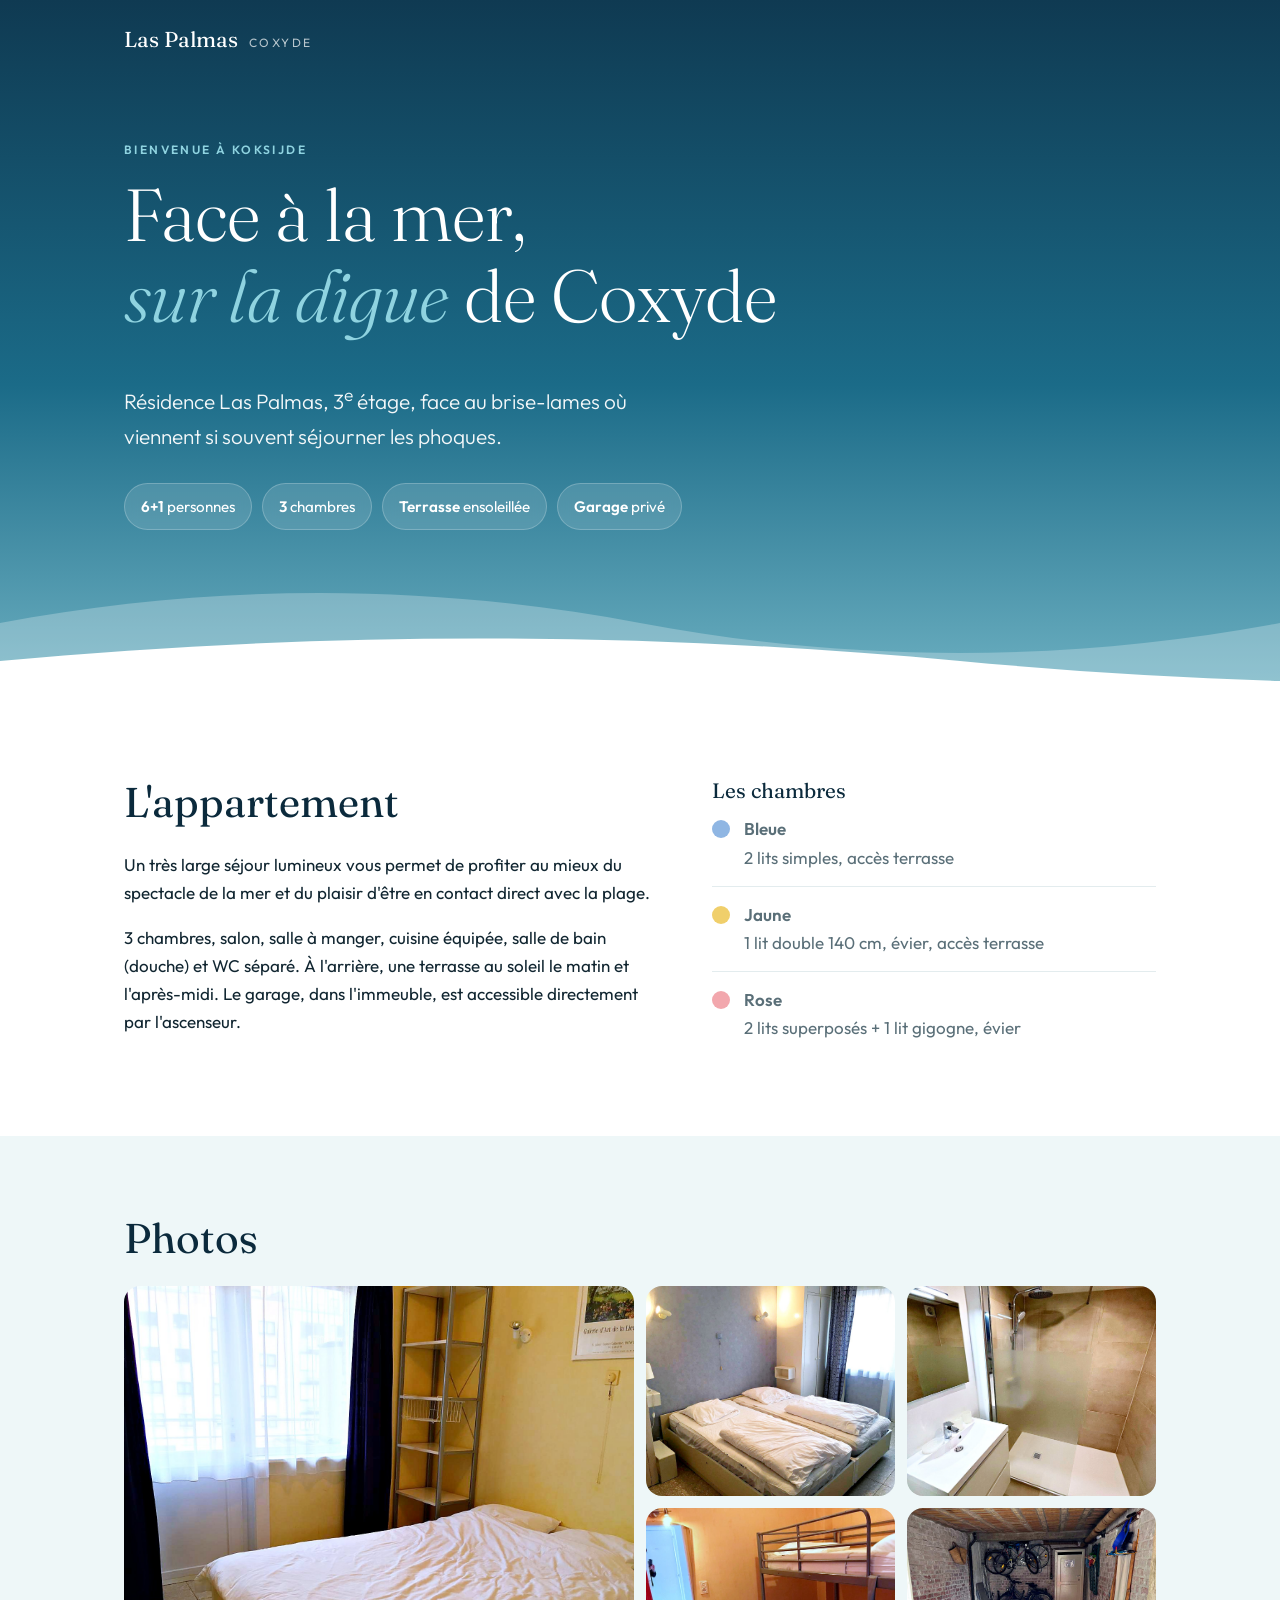
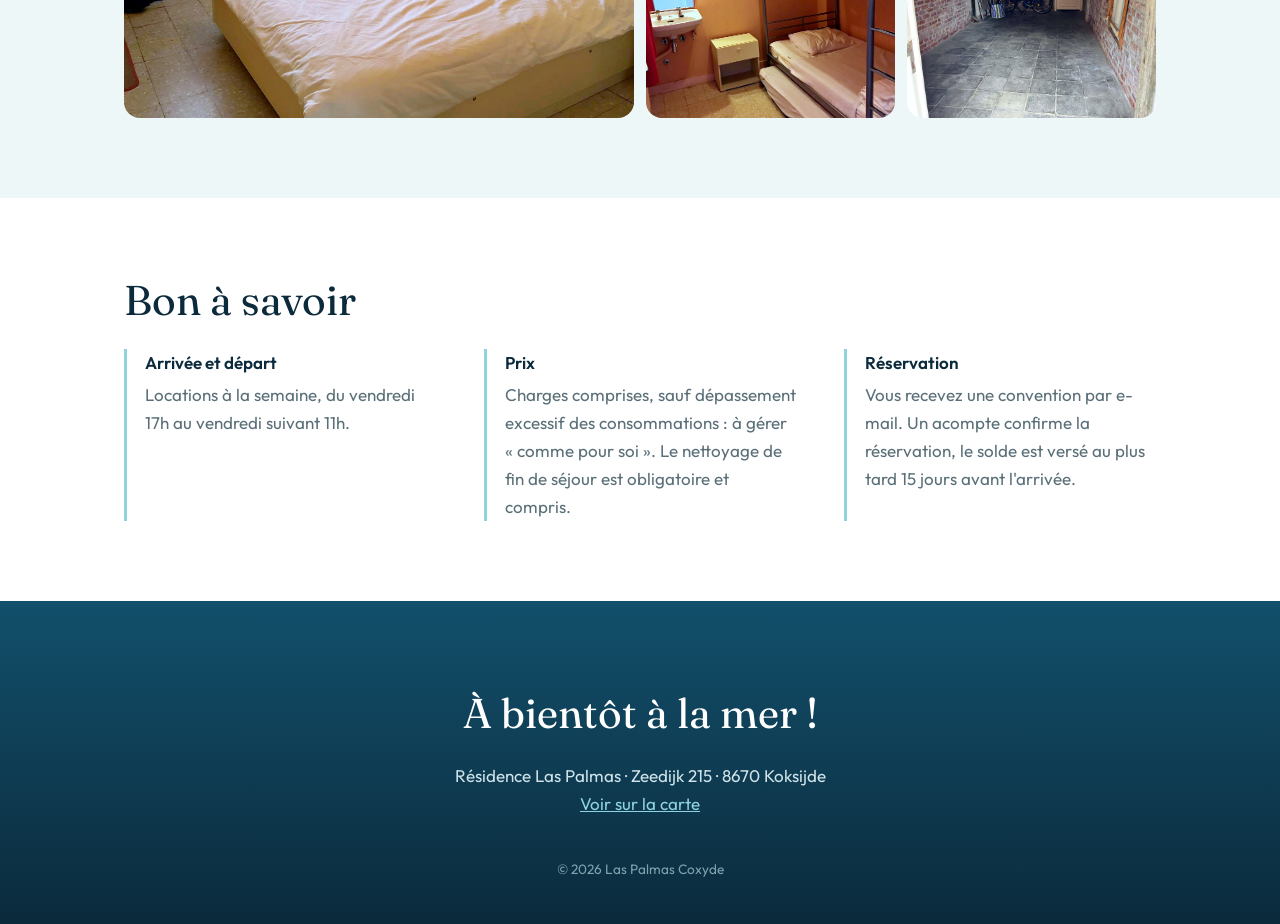
==== commit 946afa41: "Site public : retrait des coordonnées de contact et des infos poubelles Ces informations sont transm" ====
--- a/site/index.html
+++ b/site/index.html
@@ -20,7 +20,6 @@
 <header class="hero">
   <div class="topbar">
     <span class="brand">Las Palmas <small>Coxyde</small></span>
-    <a href="#contact" class="btn btn-light btn-small">Réserver</a>
   </div>
 
   <div class="hero-inner">
@@ -81,25 +80,19 @@
       <dl class="infos">
         <div><dt>Arrivée et départ</dt><dd>Locations à la semaine, du vendredi 17h au vendredi suivant 11h.</dd></div>
         <div><dt>Prix</dt><dd>Charges comprises, sauf dépassement excessif des consommations : à gérer « comme pour soi ». Le nettoyage de fin de séjour est obligatoire et compris.</dd></div>
-        <div><dt>Poubelles</dt><dd>Déchets ménagers en petits sacs plastique, à déposer dans le local près du garage (pas besoin des sacs de la commune). Sacs bleus fournis pour les PMC. Le verre va à la bulle à verres toute proche (Ster der Zee).</dd></div>
         <div><dt>Réservation</dt><dd>Vous recevez une convention par e-mail. Un acompte confirme la réservation, le solde est versé au plus tard 15 jours avant l'arrivée.</dd></div>
       </dl>
     </div>
   </section>
 
-  <section class="contact" id="contact">
+  <section class="contact">
     <div class="container center">
-      <h2>Envie de venir à la mer ?</h2>
-      <p>Indiquez vos dates et le nombre de personnes, nous vous répondons avec le prix et les disponibilités.</p>
-      <div class="actions">
-        <a class="btn btn-light" href="mailto:arlettedetry@hotmail.com?subject=Demande%20de%20location%20Las%20Palmas%20Coxyde">arlettedetry@hotmail.com</a>
-        <a class="btn btn-outline-light" href="tel:+32495771387">+32 495 77 13 87</a>
-      </div>
+      <h2>À bientôt à la mer !</h2>
       <p class="address">
         Résidence Las Palmas · Zeedijk 215 · 8670 Koksijde<br>
-        <a href="https://www.google.com/maps/search/?api=1&amp;query=Zeedijk%20215%2C%208670%20Koksijde%2C%20Belgique" target="_blank" rel="noopener">Itinéraire</a>
+        <a href="https://www.google.com/maps/search/?api=1&amp;query=Zeedijk%20215%2C%208670%20Koksijde%2C%20Belgique" target="_blank" rel="noopener">Voir sur la carte</a>
       </p>
-      <p class="footer">© <span id="year"></span> Arlette Detry</p>
+      <p class="footer">© <span id="year"></span> Las Palmas Coxyde</p>
     </div>
   </section>
 
--- a/site/css/style.css
+++ b/site/css/style.css
@@ -42,7 +42,7 @@
   position: relative; color: #fff; overflow: hidden;
   background: linear-gradient(180deg, #0f3a52 0%, #1b6b88 55%, #6fb2c3 100%);
 }
-.topbar { display: flex; justify-content: space-between; align-items: center; max-width: 1080px; margin: 0 auto; padding: 22px 24px; }
+.topbar { display: flex; justify-content: flex-start; align-items: center; max-width: 1080px; margin: 0 auto; padding: 22px 24px; }
 .brand { font-family: "Fraunces", serif; font-size: 1.35rem; }
 .brand small { font-family: "Outfit", sans-serif; font-size: .75rem; letter-spacing: .2em; text-transform: uppercase; opacity: .7; margin-left: 6px; }
 .hero-inner { position: relative; z-index: 2; max-width: 1080px; margin: 0 auto; padding: 60px 24px 170px; }
@@ -79,7 +79,7 @@
 .gallery figure.missing { display: none; }
 
 /* Bon à savoir */
-.infos { margin: 0; display: grid; grid-template-columns: 1fr 1fr; gap: 28px 48px; }
+.infos { margin: 0; display: grid; grid-template-columns: repeat(3, 1fr); gap: 28px 48px; }
 .infos div { border-left: 3px solid var(--lagoon); padding-left: 18px; }
 .infos dt { font-weight: 600; color: var(--deep); margin-bottom: 4px; }
 .infos dd { margin: 0; color: var(--muted); }
@@ -90,7 +90,7 @@
 .contact p { color: #cfe4ea; }
 .actions { display: flex; gap: 12px; justify-content: center; flex-wrap: wrap; margin: 28px 0 40px; }
 .address a { color: var(--lagoon); }
-.footer { font-size: .85rem; margin-top: 50px; color: #7fa3ae !important; }
+.footer { font-size: .85rem; margin-top: 40px; color: #7fa3ae !important; }
 
 /* Visionneuse */
 .lightbox { position: fixed; inset: 0; background: rgba(6,32,46,.95); z-index: 100; display: flex; align-items: center; justify-content: center; }
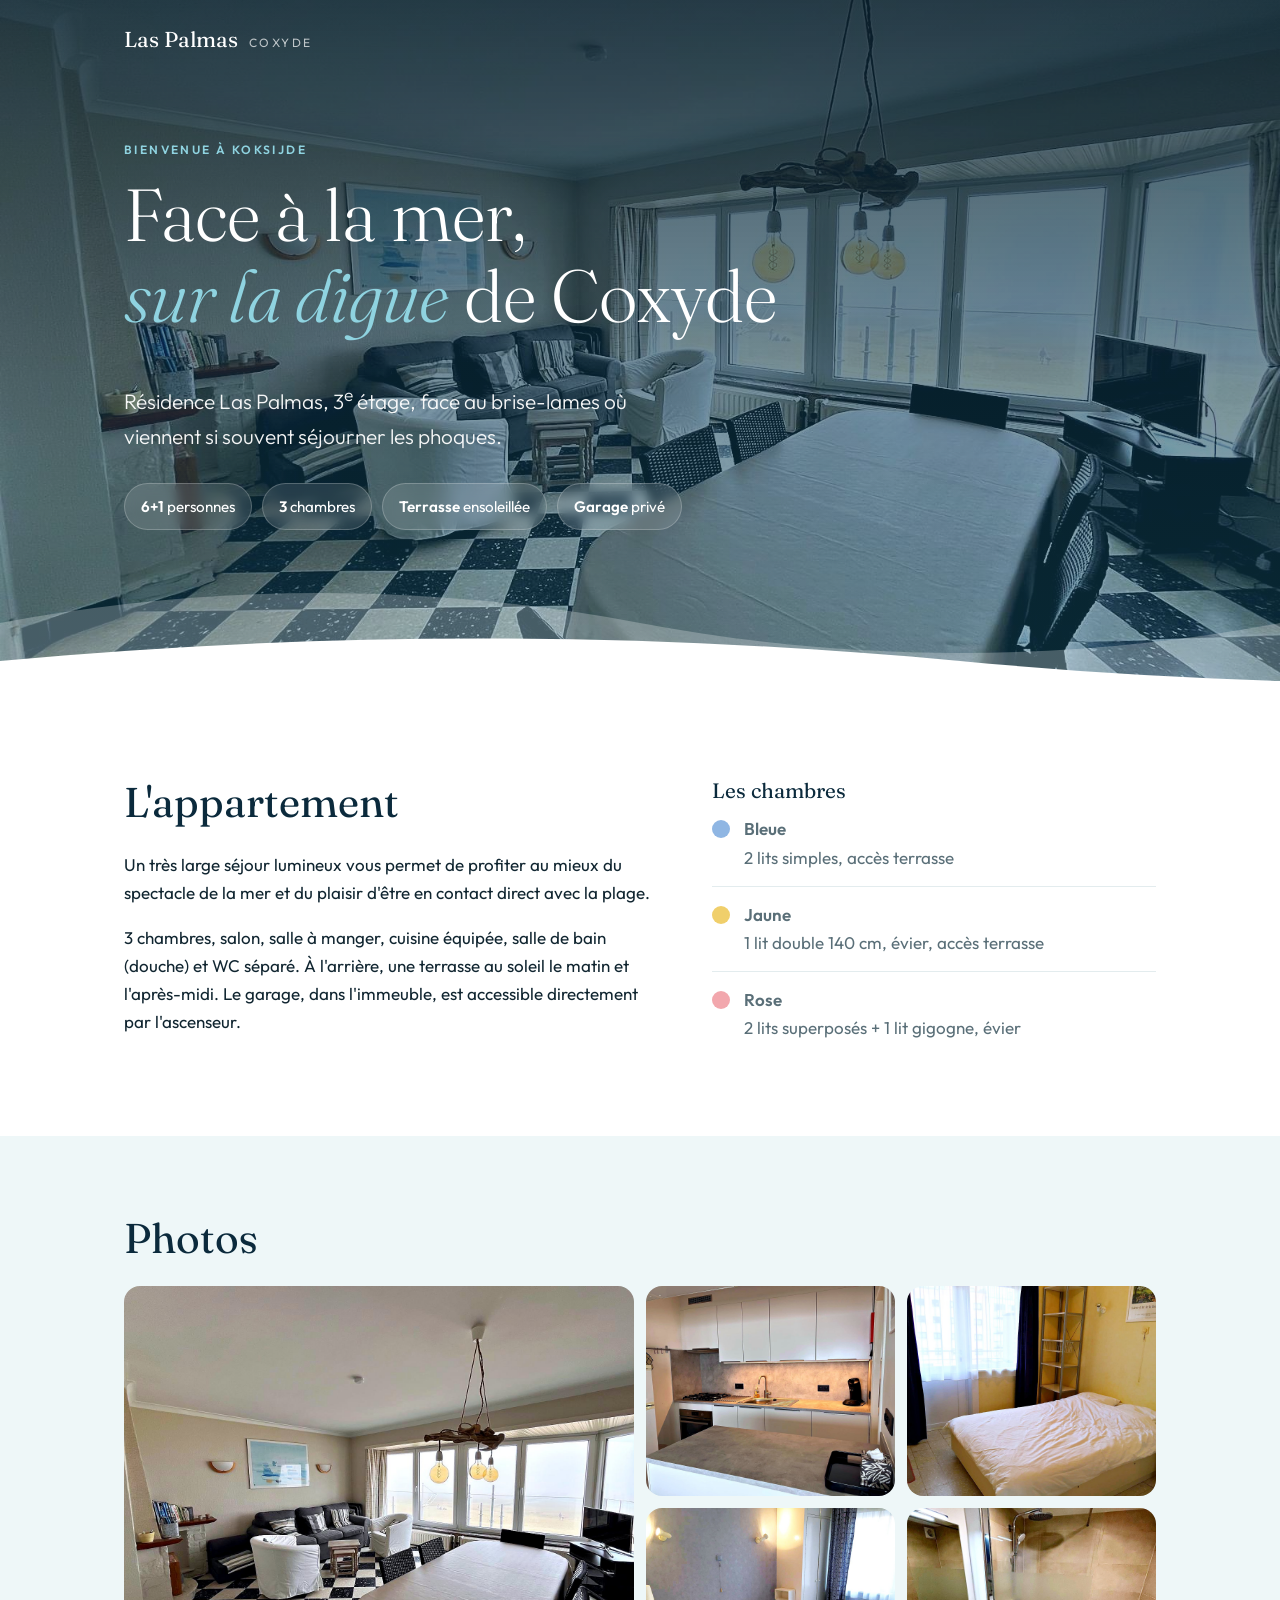
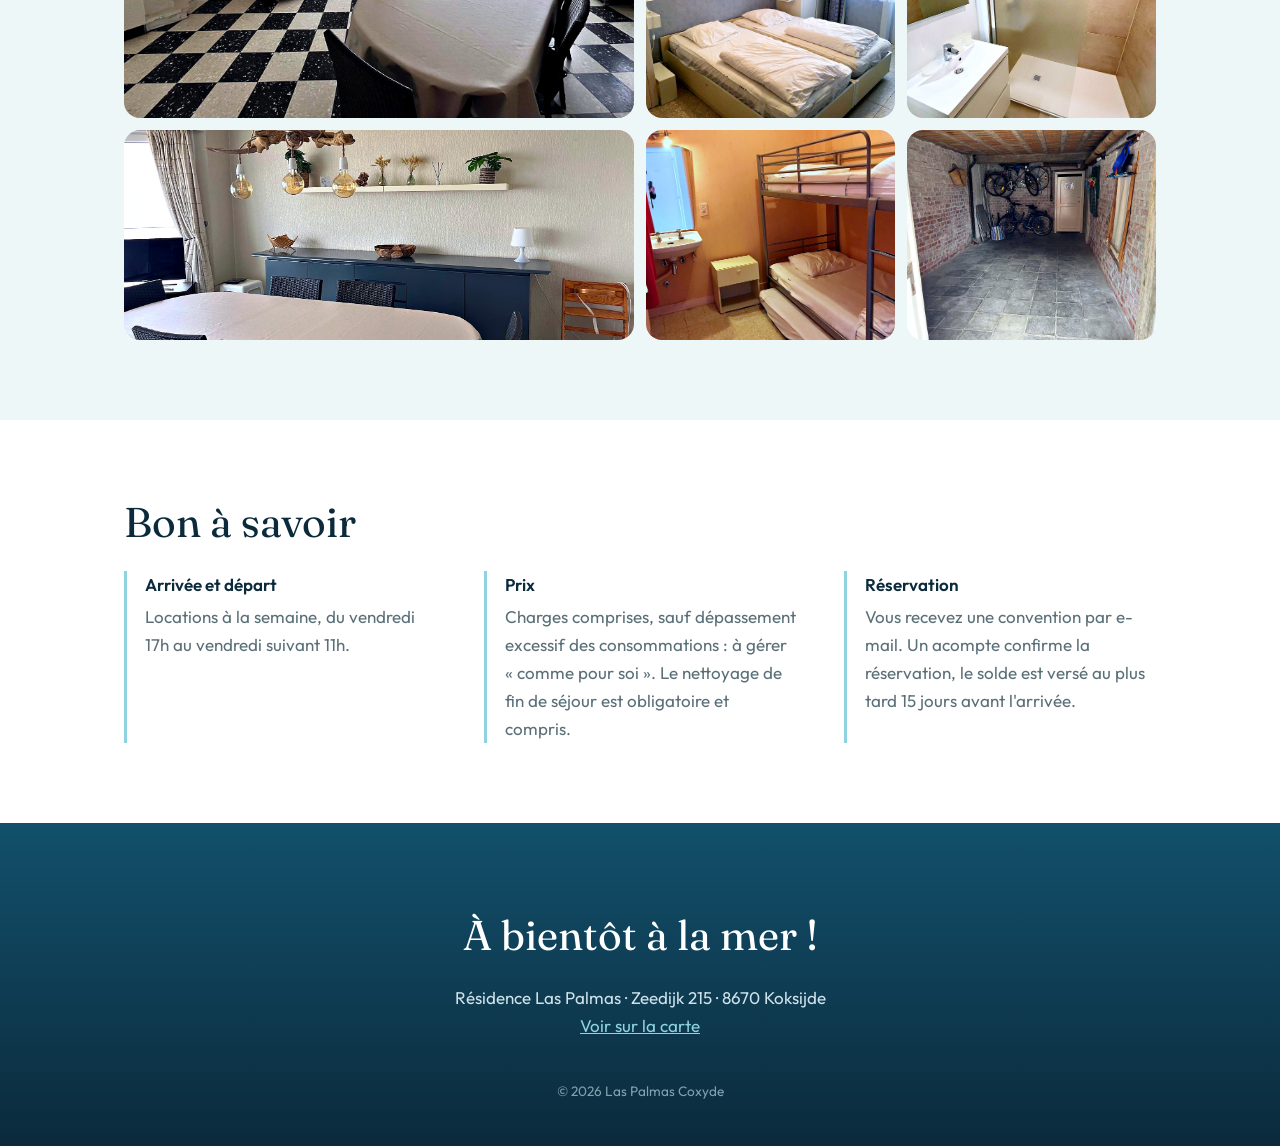
==== commit a17d4229: "Ajout du séjour vue mer, de la salle à manger et de la cuisine Photos retouchées avec le même traite" ====
--- a/site/index.html
+++ b/site/index.html
@@ -7,7 +7,7 @@
   <meta name="description" content="Appartement face à la mer sur la digue de Coxyde (Koksijde), résidence Las Palmas, 3e étage. 3 chambres, jusqu'à 6+1 personnes, terrasse et garage.">
   <meta property="og:title" content="Las Palmas Coxyde, appartement face à la mer">
   <meta property="og:description" content="Sur la digue de Coxyde, face au brise-lames où viennent séjourner les phoques.">
-  <meta property="og:image" content="photos/chambre-lit-double.jpg">
+  <meta property="og:image" content="photos/sejour-vue-mer.jpg">
   <meta name="theme-color" content="#0b2a3c">
   <link rel="icon" href="data:image/svg+xml,<svg xmlns='http://www.w3.org/2000/svg' viewBox='0 0 100 100'><text y='.9em' font-size='90'>🌊</text></svg>">
   <link rel="preconnect" href="https://fonts.googleapis.com">
--- a/site/css/style.css
+++ b/site/css/style.css
@@ -40,7 +40,10 @@
 /* En-tête */
 .hero {
   position: relative; color: #fff; overflow: hidden;
-  background: linear-gradient(180deg, #0f3a52 0%, #1b6b88 55%, #6fb2c3 100%);
+  background:
+    linear-gradient(180deg, rgba(8,36,52,.82) 0%, rgba(12,58,80,.55) 55%, rgba(20,90,115,.45) 100%),
+    url("../photos/sejour-vue-mer.jpg") center 60% / cover no-repeat,
+    linear-gradient(180deg, #0f3a52 0%, #1b6b88 55%, #6fb2c3 100%);
 }
 .topbar { display: flex; justify-content: flex-start; align-items: center; max-width: 1080px; margin: 0 auto; padding: 22px 24px; }
 .brand { font-family: "Fraunces", serif; font-size: 1.35rem; }
@@ -73,7 +76,9 @@
 /* Galerie */
 .gallery { display: grid; grid-template-columns: repeat(4, 1fr); grid-auto-rows: 210px; gap: 12px; }
 .gallery figure { margin: 0; border-radius: var(--radius); overflow: hidden; cursor: zoom-in; background: #dfeef1; }
+.gallery { grid-auto-flow: dense; }
 .gallery figure:first-child { grid-column: span 2; grid-row: span 2; }
+.gallery figure.wide { grid-column: span 2; }
 .gallery img { width: 100%; height: 100%; object-fit: cover; transition: transform .6s; }
 .gallery figure:hover img { transform: scale(1.05); }
 .gallery figure.missing { display: none; }
@@ -113,7 +118,7 @@
 @media (max-width: 520px) {
   body { font-size: 16px; }
   .gallery { grid-template-columns: 1fr; grid-auto-rows: 230px; }
-  .gallery figure:first-child { grid-column: auto; grid-row: auto; }
+  .gallery figure:first-child, .gallery figure.wide { grid-column: auto; grid-row: auto; }
   .actions .btn { width: 100%; }
   .lb-prev { left: 6px; } .lb-next { right: 6px; }
 }
